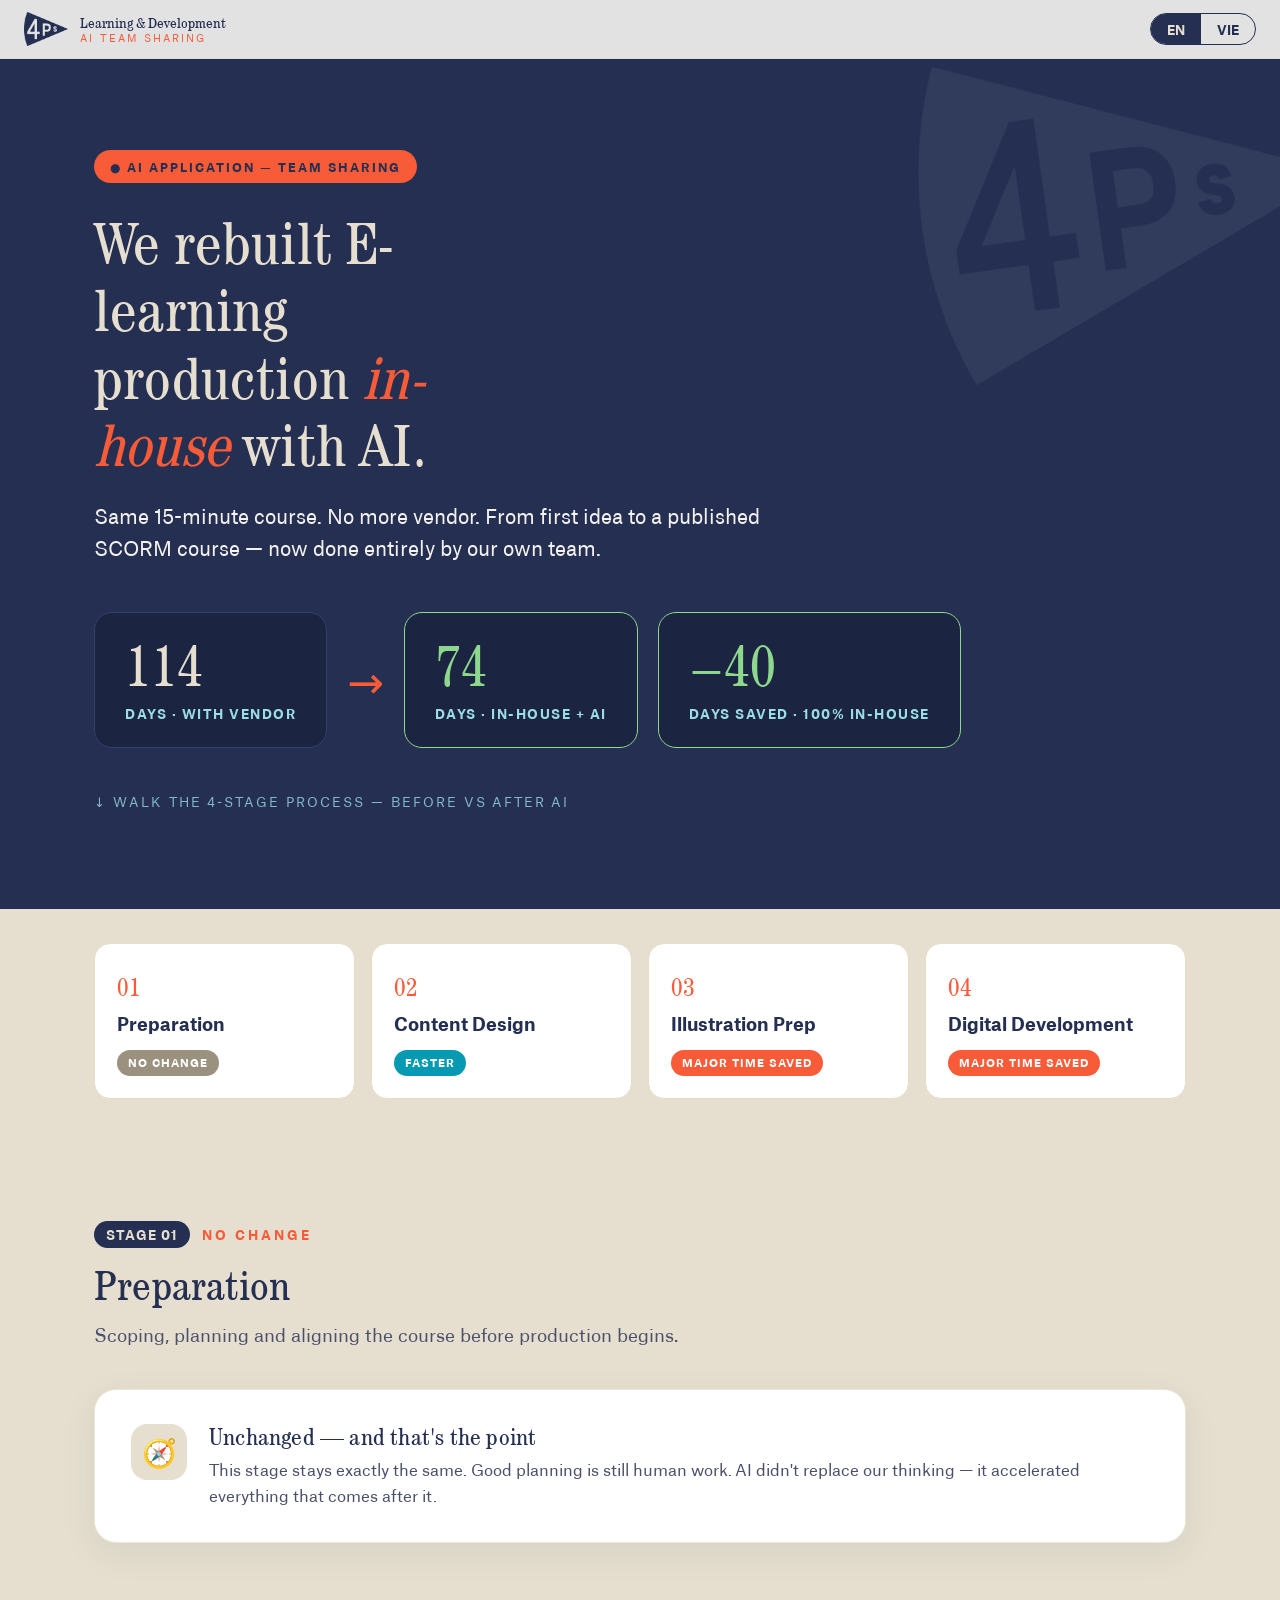
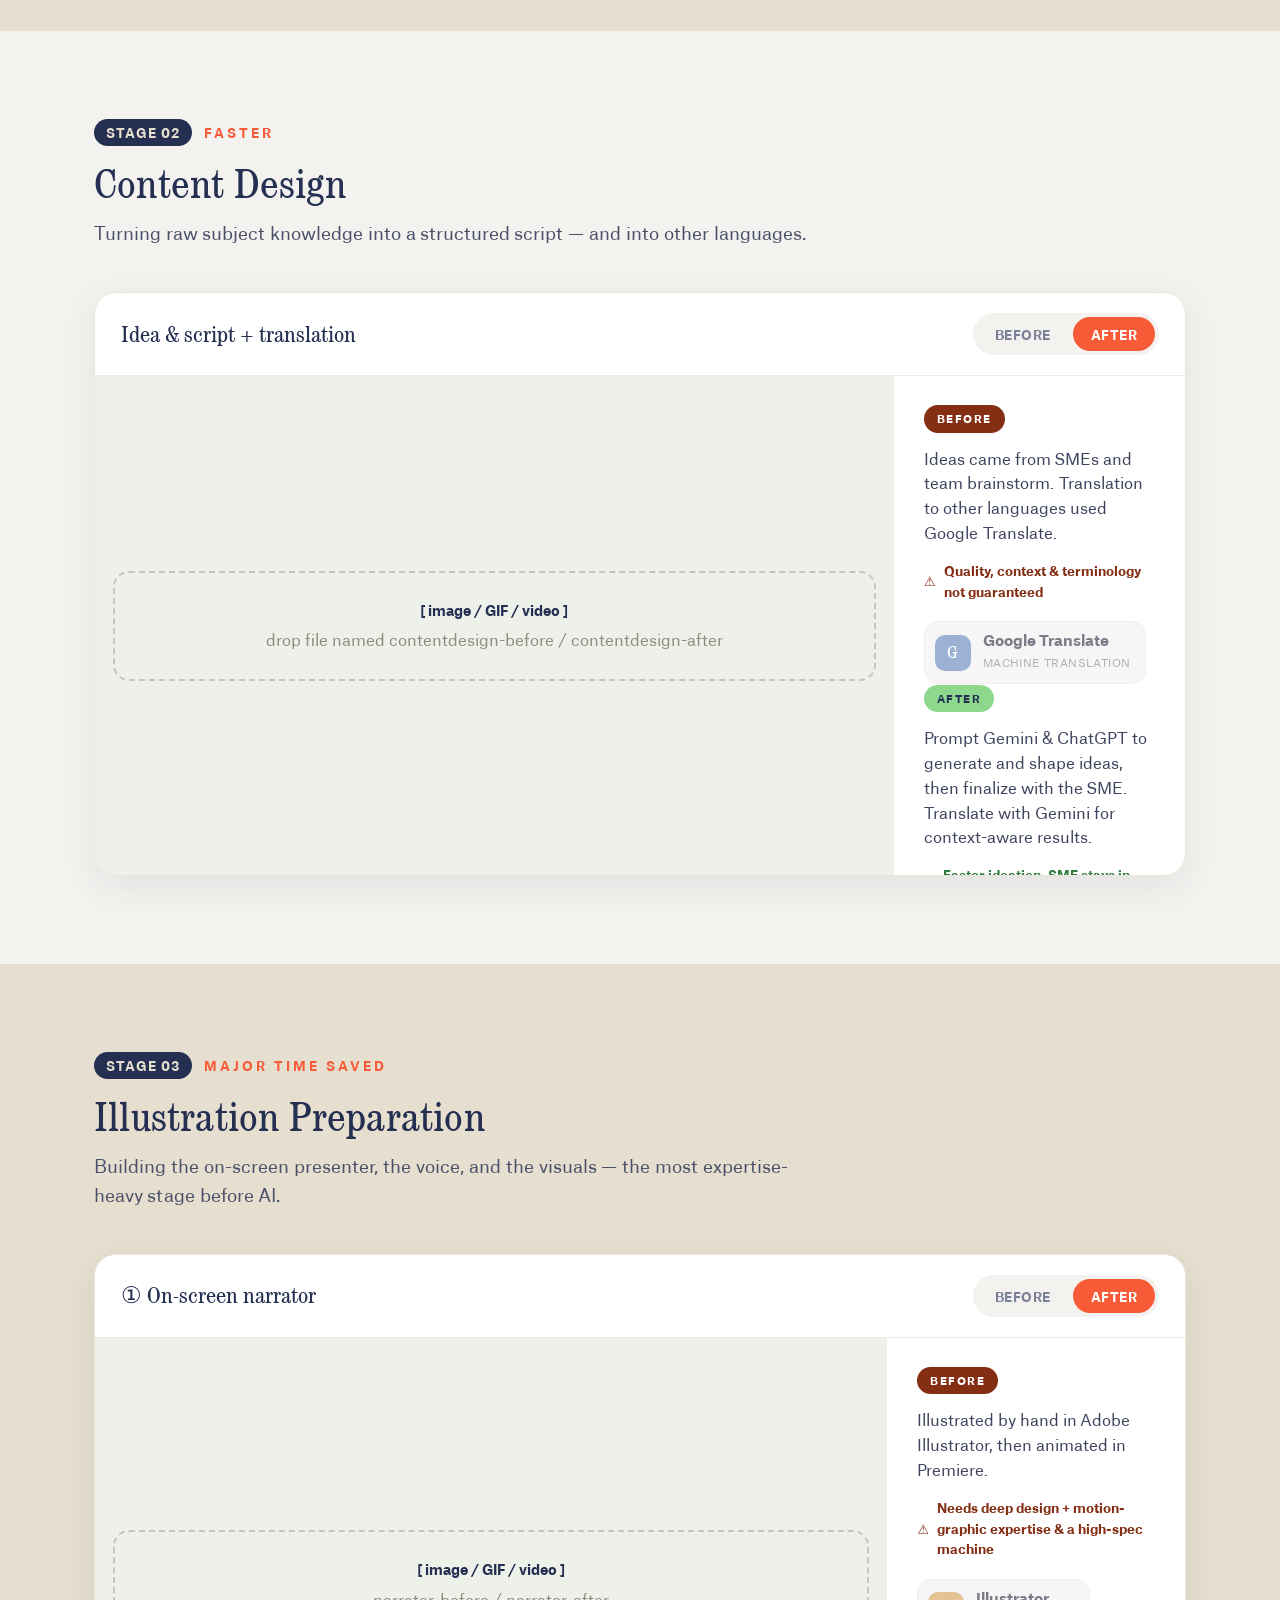
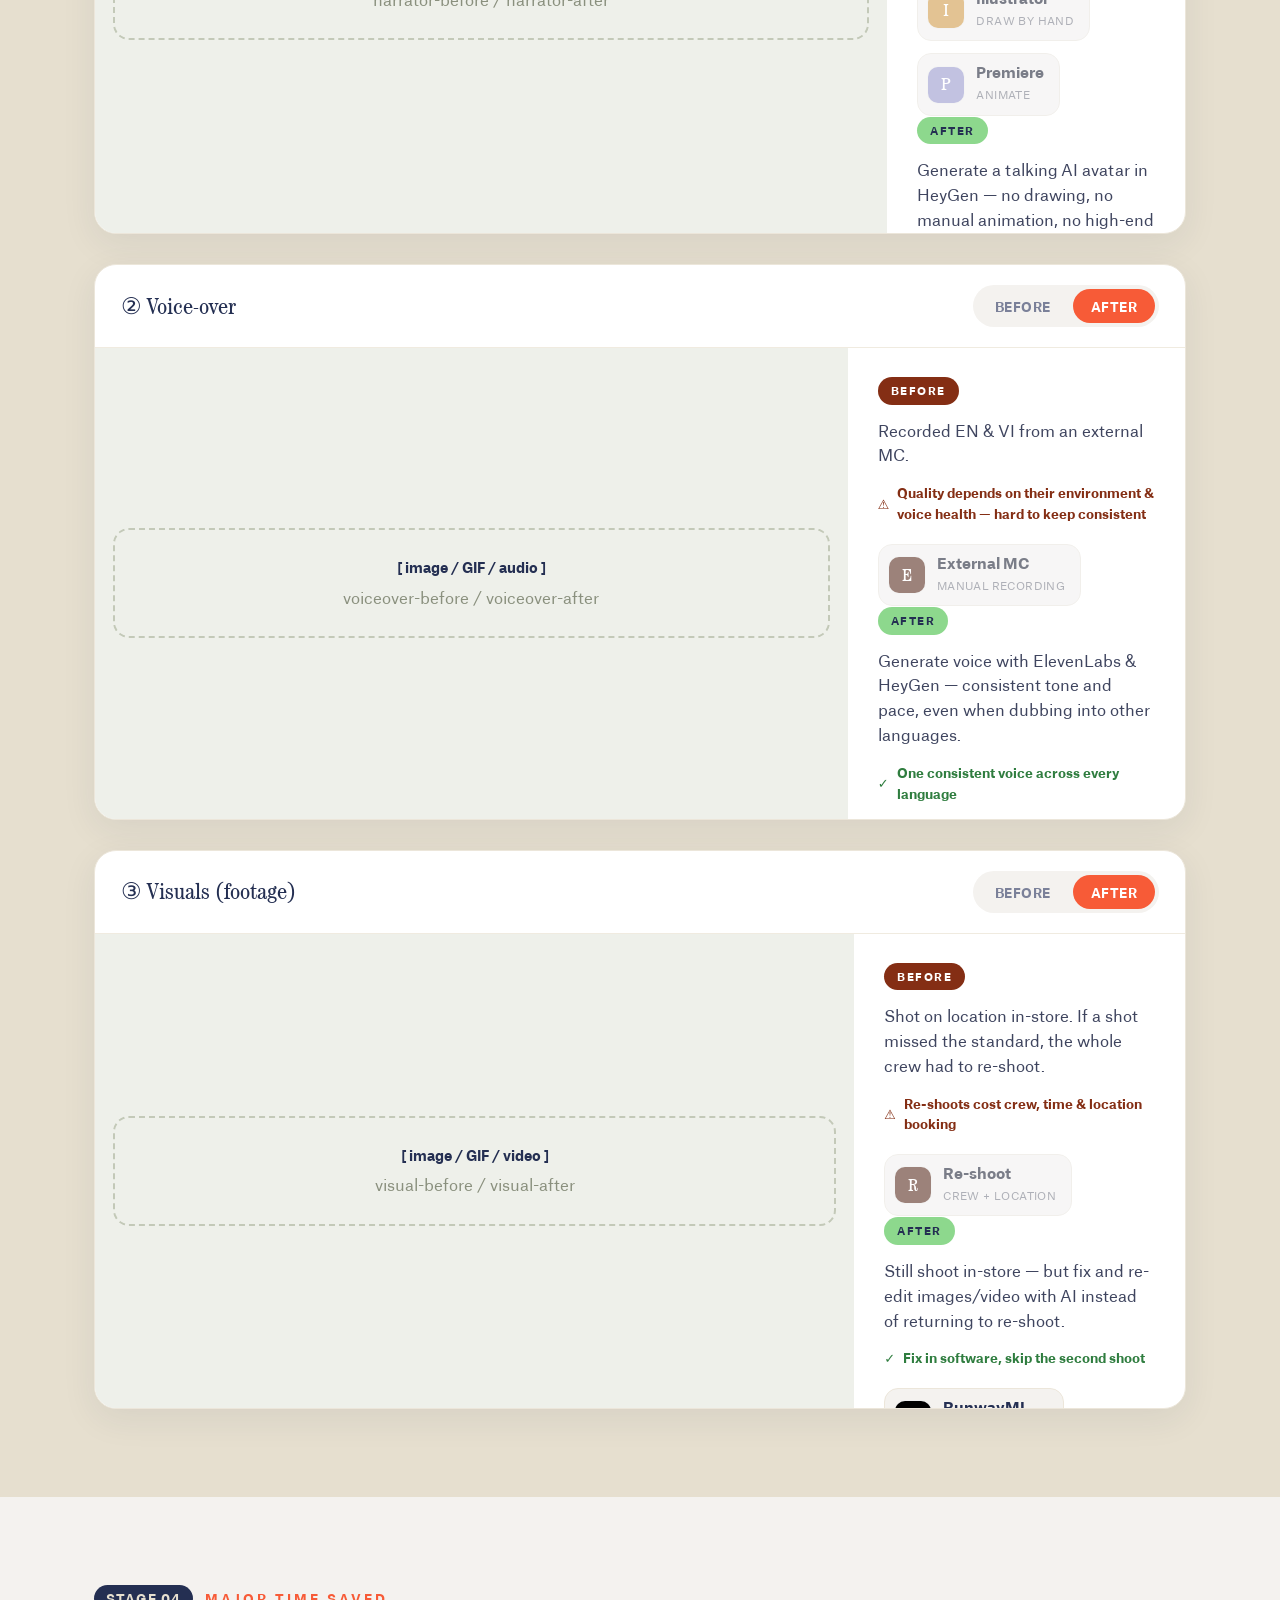
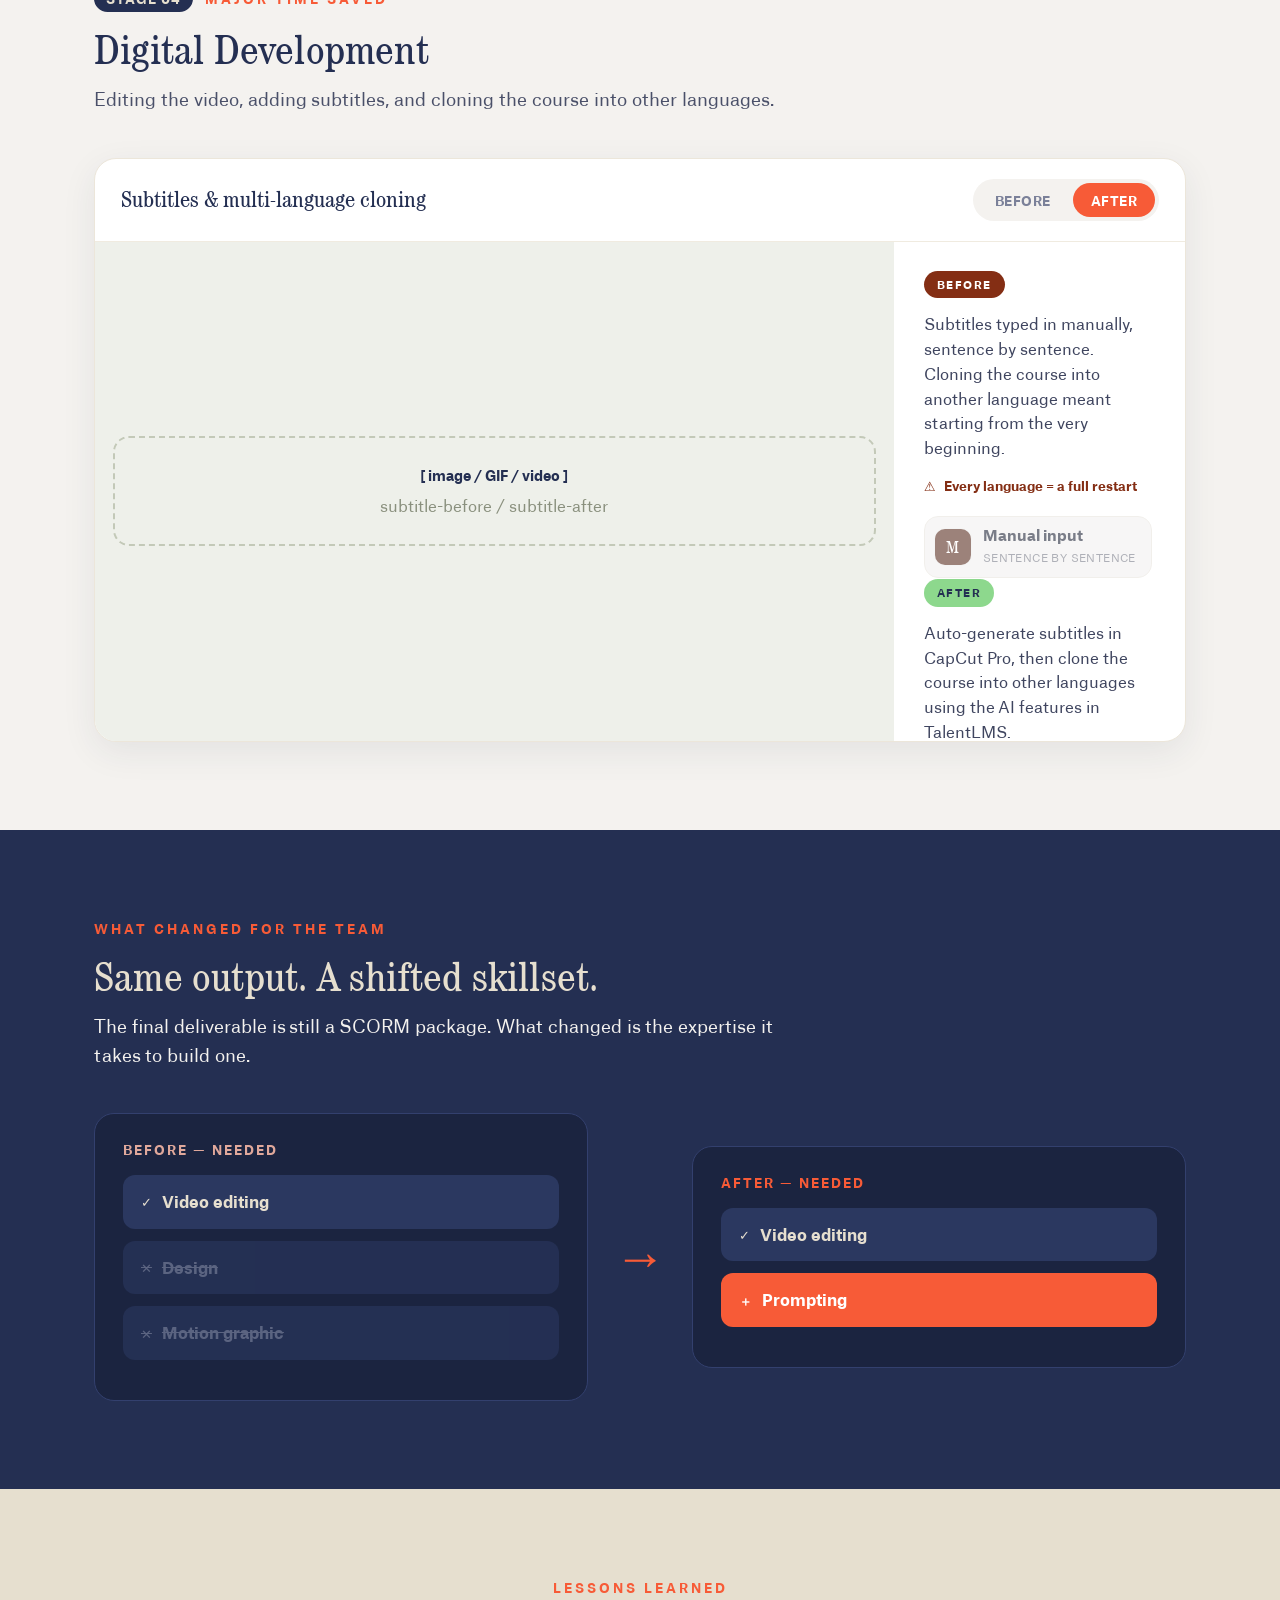
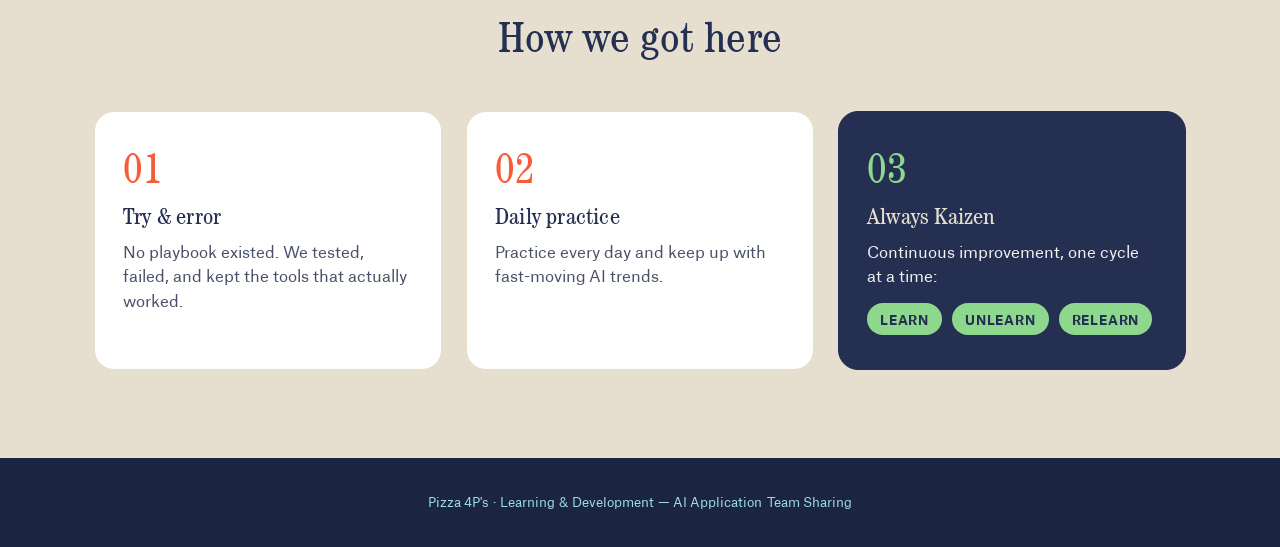
==== index.html @ 03a1486d "Build E-learning × AI team-sharing presentation Co-Authored-By: Claude Opus 4.8 <noreply@anthropic.c" ====
<!doctype html>
<html lang="en">
<head>
<meta charset="utf-8">
<meta name="viewport" content="width=device-width, initial-scale=1">
<title>E-learning Production × AI — Team Sharing</title>
<style>
  /* ---------- Brand fonts (Pizza 4P's) ---------- */
  @font-face{font-family:'Century';src:url('assets/fonts/century-light.ttf') format('truetype');font-weight:300;font-display:swap;}
  @font-face{font-family:'Century';src:url('assets/fonts/century-book.ttf') format('truetype');font-weight:400;font-display:swap;}
  @font-face{font-family:'Atlas';src:url('assets/fonts/atlas-regular.ttf') format('truetype');font-weight:400;font-display:swap;}
  @font-face{font-family:'Atlas';src:url('assets/fonts/atlas-bold.ttf') format('truetype');font-weight:700;font-display:swap;}

  :root{
    --navy:#242f52; --navy2:#1b2440;
    --cream:#e6dfcf; --paper:#f4f2ef;
    --orange:#f75b37; --green:#8dd88d; --brick:#842e14;
    --blue:#02499d; --teal:#059ab2; --ltteal:#9bdde5;
    --olive:#2a4728; --sage:#5fa395; --gold:#fff382;
    --plum:#4d2c41; --rose:#b95d77; --bronze:#bf6b21;
    --serif:'Century', Georgia, serif;
    --sans:'Atlas','Segoe UI',system-ui,Arial,sans-serif;
  }
  *{box-sizing:border-box; margin:0; padding:0;}
  html{scroll-behavior:smooth;}
  body{font-family:var(--sans); background:var(--paper); color:var(--navy); line-height:1.6; -webkit-font-smoothing:antialiased;}
  .wrap{max-width:1140px; margin:0 auto; padding:0 24px;}
  section{padding:88px 0;}
  h1,h2,h3{font-family:var(--serif); font-weight:400; letter-spacing:.2px; line-height:1.12;}
  a{color:inherit;}

  /* ---------- Top bar ---------- */
  .topbar{position:fixed; top:0; left:0; right:0; z-index:60; background:rgba(244,242,239,.92); backdrop-filter:blur(8px);
    border-bottom:1px solid #e3ddd0; display:flex; align-items:center; justify-content:space-between; padding:12px 24px;}
  .brandwrap{display:flex; align-items:center; gap:12px;}
  .brandwrap img{height:34px; width:auto; display:block;}
  .brandwrap .bt{font-family:var(--serif); font-size:15px; color:var(--navy); line-height:1.1;}
  .brandwrap .bt small{display:block; font-family:var(--sans); font-size:10px; letter-spacing:2px; text-transform:uppercase; color:var(--orange);}
  .lang{display:flex; border:1.5px solid var(--navy); border-radius:40px; overflow:hidden;}
  .lang button{background:transparent; color:var(--navy); font-family:var(--sans); font-weight:700; padding:6px 16px; cursor:pointer; border:none; font-size:13px;}
  .lang button.on{background:var(--navy); color:var(--cream);}

  /* ---------- Hero ---------- */
  .hero{background:var(--navy); color:var(--cream); padding-top:150px; padding-bottom:96px; position:relative; overflow:hidden;}
  .hero .flag{position:absolute; right:-60px; top:40px; width:420px; opacity:.06; transform:rotate(-8deg);}
  .kicker{display:inline-flex; align-items:center; gap:8px; background:var(--orange); color:var(--navy); font-family:var(--sans);
    font-weight:700; text-transform:uppercase; letter-spacing:2px; font-size:12px; padding:7px 16px; border-radius:40px; margin-bottom:26px;}
  .hero h1{font-size:60px; max-width:16ch; color:var(--cream);}
  .hero h1 em{font-style:italic; color:var(--orange);}
  .hero p.sub{margin-top:22px; font-size:20px; max-width:54ch; color:var(--paper); font-weight:400;}
  .counter{display:flex; gap:20px; flex-wrap:wrap; margin-top:48px; align-items:stretch;}
  .stat{background:var(--navy2); border-radius:18px; padding:24px 30px; min-width:180px; border:1px solid #33406e;}
  .stat .num{font-family:var(--serif); font-size:58px; line-height:1; color:var(--cream);}
  .stat.g{border-color:var(--green);}
  .stat.g .num{color:var(--green);}
  .stat .lab{font-size:12.5px; text-transform:uppercase; letter-spacing:1.5px; color:var(--ltteal); margin-top:8px; font-weight:700;}
  .arrow{font-size:44px; align-self:center; color:var(--orange);}
  .scrollhint{margin-top:44px; font-size:13px; letter-spacing:2px; text-transform:uppercase; color:var(--ltteal); opacity:.8;}

  /* ---------- Process strip ---------- */
  .procstrip{background:var(--cream);}
  .procstrip .wrap{display:flex; flex-wrap:wrap; gap:16px; padding-top:34px; padding-bottom:34px;}
  .procstrip a{flex:1 1 210px; text-decoration:none; background:#fff; border-radius:16px; padding:22px 22px; border:1px solid #e6ddc8;
    transition:transform .18s ease, box-shadow .18s ease;}
  .procstrip a:hover{transform:translateY(-4px); box-shadow:0 14px 30px rgba(36,47,82,.14);}
  .procstrip .n{font-family:var(--serif); font-size:26px; color:var(--orange);}
  .procstrip .t{font-size:18px; font-weight:700; margin-top:2px; color:var(--navy);}
  .procstrip .tag{display:inline-block; margin-top:12px; font-size:11px; font-weight:700; text-transform:uppercase; letter-spacing:1px; padding:4px 11px; border-radius:40px; color:#fff;}
  .tag.none{background:#9a927f;} .tag.some{background:var(--teal);} .tag.major{background:var(--orange);}

  /* ---------- Stage ---------- */
  .stage:nth-of-type(even){background:var(--cream);}
  .stagenum{font-family:var(--sans); font-size:13px; font-weight:700; letter-spacing:3px; color:var(--orange); text-transform:uppercase; display:flex; align-items:center; gap:12px;}
  .stagenum .pill{background:var(--navy); color:var(--cream); padding:3px 12px; border-radius:40px; letter-spacing:1px;}
  .stage h2{font-size:42px; margin-top:14px; color:var(--navy);}
  .stage .lead{font-size:18px; margin-top:12px; max-width:60ch; color:#4a5069;}
  .subtasks{margin-top:44px; display:grid; gap:30px;}

  .card{background:#fff; border-radius:22px; overflow:hidden; box-shadow:0 10px 34px rgba(36,47,82,.08); border:1px solid #ece6da;}
  .card .head{display:flex; align-items:center; justify-content:space-between; gap:16px; padding:20px 26px; border-bottom:1px solid #f0ebe0;}
  .card .job{font-family:var(--serif); font-size:23px; color:var(--navy);}
  .toggle{display:flex; background:var(--paper); border-radius:40px; padding:4px; gap:4px; flex-shrink:0;}
  .toggle button{background:transparent; color:#7b8199; font-family:var(--sans); font-weight:700; font-size:12.5px; letter-spacing:.5px; text-transform:uppercase; padding:8px 18px; cursor:pointer; border:none; border-radius:40px;}
  .toggle button.before.on{background:var(--brick); color:#fff;}
  .toggle button.after.on{background:var(--orange); color:#fff;}
  .card .body{display:grid; grid-template-columns:1.05fr 1fr;}
  .media{background:#eef0ea; aspect-ratio:16/10; display:flex; align-items:center; justify-content:center; text-align:center; padding:18px; position:relative;}
  .media.after-bg{background:#fbeee9;}
  .media .ph{border:2px dashed #c3c9b8; border-radius:16px; padding:26px 20px; width:100%; color:#8a907e;}
  .media .ph b{display:block; color:var(--navy); font-size:14px; margin-bottom:6px; font-family:var(--sans); font-weight:700;}
  .media img,.media video{width:100%; height:100%; object-fit:cover; display:block; border-radius:0;}
  .media audio{width:90%;}
  .panel{padding:28px 30px;}
  .statebadge{display:inline-block; font-size:11px; font-weight:700; letter-spacing:1.5px; text-transform:uppercase; padding:5px 13px; border-radius:40px; margin-bottom:14px;}
  .statebadge.before{background:var(--brick); color:#fff;}
  .statebadge.after{background:var(--green); color:var(--navy);}
  .panel p{font-size:15.5px; color:#3f455f;}
  .pain{margin-top:14px; font-size:13px; color:var(--brick); font-weight:700; display:flex; align-items:center; gap:8px;}
  .win{margin-top:14px; font-size:13px; color:#2f7d3f; font-weight:700; display:flex; align-items:center; gap:8px;}
  .tools{display:flex; flex-wrap:wrap; gap:12px; margin-top:20px;}
  .chip{display:flex; align-items:center; gap:11px; padding:9px 15px 9px 9px; border-radius:14px; background:var(--paper); border:1px solid #ece6da;}
  .chip.old{opacity:.62; filter:grayscale(.5);}
  .chip .logo{width:38px; height:38px; border-radius:11px; overflow:hidden; flex-shrink:0; display:flex; align-items:center; justify-content:center; background:#fff; border:1px solid #eee;}
  .chip .logo img{width:100%; height:100%; object-fit:contain;}
  .chip .logo .init{width:100%; height:100%; display:flex; align-items:center; justify-content:center; color:#fff; font-family:var(--serif); font-size:18px;}
  .chip .cn{font-weight:700; font-size:14.5px; color:var(--navy); display:block; line-height:1.15;}
  .chip .cd{font-size:11px; color:#7b8199; text-transform:uppercase; letter-spacing:.4px;}

  /* single-note stage (Preparation) */
  .notecard{background:#fff; border-radius:22px; padding:34px 36px; box-shadow:0 10px 34px rgba(36,47,82,.08); border:1px solid #ece6da; display:flex; gap:22px; align-items:flex-start; margin-top:40px;}
  .notecard .ic{width:56px; height:56px; border-radius:16px; background:var(--cream); display:flex; align-items:center; justify-content:center; font-size:28px; flex-shrink:0;}
  .notecard h3{font-size:24px; color:var(--navy); margin-bottom:6px;}
  .notecard p{color:#4a5069; font-size:16px;}

  /* ---------- Skills shift ---------- */
  .skills{background:var(--navy); color:var(--cream);}
  .skills h2{font-size:42px; color:var(--cream); margin-top:14px;}
  .skills .lead{color:var(--paper); max-width:58ch; margin-top:12px; font-size:18px;}
  .skillgrid{display:grid; grid-template-columns:1fr auto 1fr; gap:26px; align-items:center; margin-top:44px;}
  .skillcol{background:var(--navy2); border-radius:20px; padding:28px; border:1px solid #33406e;}
  .skillcol h3{font-family:var(--sans); font-size:13px; letter-spacing:2px; text-transform:uppercase; margin-bottom:18px; font-weight:700;}
  .skillcol.before h3{color:#e0a89b;} .skillcol.after h3{color:var(--orange);}
  .badge{display:flex; align-items:center; gap:10px; font-weight:700; padding:14px 18px; margin-bottom:12px; font-size:16px; border-radius:12px; font-family:var(--sans);}
  .badge.keep{background:#2b3860; color:var(--cream);}
  .badge.drop{background:#2b3860; color:#8790ad; text-decoration:line-through; opacity:.6;}
  .badge.add{background:var(--orange); color:#fff;}
  .badge .bi{font-size:13px;}
  .midarrow{font-family:var(--serif); font-size:52px; color:var(--orange); text-align:center;}

  /* ---------- Lessons ---------- */
  .lessons{background:var(--cream);}
  .lessons .stagenum{justify-content:center;}
  .lessons h2{font-size:44px; text-align:center; margin-top:14px; color:var(--navy);}
  .lesscards{display:grid; grid-template-columns:repeat(3,1fr); gap:24px; margin-top:50px;}
  .less{background:#fff; border-radius:20px; padding:34px 28px; border:1px solid #e6ddc8; position:relative; overflow:hidden;}
  .less .li{font-family:var(--serif); font-size:44px; color:var(--orange); line-height:1;}
  .less h3{font-size:23px; margin:14px 0 10px; color:var(--navy);}
  .less p{color:#4a5069; font-size:15.5px;}
  .less.k{background:var(--navy); border-color:var(--navy);}
  .less.k .li{color:var(--green);} .less.k h3{color:var(--cream);} .less.k p{color:var(--paper);}
  .kaizen{display:flex; gap:10px; flex-wrap:wrap; margin-top:14px;}
  .kaizen span{background:var(--green); color:var(--navy); font-weight:700; font-size:12.5px; padding:6px 13px; border-radius:40px; text-transform:uppercase; letter-spacing:.8px; font-family:var(--sans);}

  footer{background:var(--navy2); color:var(--ltteal); text-align:center; padding:34px 24px; font-size:13px;}

  /* reveal on scroll */
  .reveal{opacity:0; transform:translateY(26px); transition:opacity .6s ease, transform .6s ease;}
  .reveal.in{opacity:1; transform:none;}

  @media(max-width:860px){
    .hero h1{font-size:40px;} .stage h2,.skills h2,.lessons h2{font-size:32px;}
    .card .body{grid-template-columns:1fr;} .media{aspect-ratio:16/9;}
    .skillgrid{grid-template-columns:1fr;} .midarrow{transform:rotate(90deg);}
    .lesscards{grid-template-columns:1fr;}
    .card .head{flex-direction:column; align-items:flex-start;}
  }
</style>
</head>
<body>

<!-- ===== TOP BAR ===== -->
<div class="topbar">
  <div class="brandwrap">
    <img src="assets/logos/logo-navy.png" alt="Pizza 4P's">
    <div class="bt">Learning &amp; Development<small>AI Team Sharing</small></div>
  </div>
  <div class="lang">
    <button class="on" onclick="setLang('en',this)">EN</button>
    <button onclick="setLang('vi',this)">VIE</button>
  </div>
</div>

<!-- ===== HERO ===== -->
<section class="hero">
  <img class="flag" src="assets/logos/logo-cream.png" alt="">
  <div class="wrap">
    <span class="kicker" data-en="● AI Application — Team Sharing" data-vi="● Ứng dụng AI — Chia sẻ nội bộ">● AI Application — Team Sharing</span>
    <h1 data-en="We rebuilt E-learning production <em>in-house</em> with AI." data-vi="Chúng tôi tự sản xuất E-learning <em>in-house</em> bằng AI.">We rebuilt E-learning production <em>in-house</em> with AI.</h1>
    <p class="sub" data-en="Same 15-minute course. No more vendor. From first idea to a published SCORM course — now done entirely by our own team." data-vi="Cùng một khóa học 15 phút. Không còn thuê vendor. Từ ý tưởng đầu tiên đến khóa SCORM hoàn chỉnh — giờ đây do chính team mình làm.">Same 15-minute course. No more vendor. From first idea to a published SCORM course — now done entirely by our own team.</p>
    <div class="counter">
      <div class="stat"><div class="num" id="c1">114</div><div class="lab" data-en="days · with vendor" data-vi="ngày · thuê vendor">days · with vendor</div></div>
      <div class="arrow">→</div>
      <div class="stat g"><div class="num" id="c2">74</div><div class="lab" data-en="days · in-house + AI" data-vi="ngày · in-house + AI">days · in-house + AI</div></div>
      <div class="stat g"><div class="num">−40</div><div class="lab" data-en="days saved · 100% in-house" data-vi="ngày tiết kiệm · 100% in-house">days saved · 100% in-house</div></div>
    </div>
    <div class="scrollhint" data-en="↓ Walk the 4-stage process — Before vs After AI" data-vi="↓ Đi qua quy trình 4 giai đoạn — Trước &amp; Sau khi có AI">↓ Walk the 4-stage process — Before vs After AI</div>
  </div>
</section>

<!-- ===== PROCESS STRIP ===== -->
<div class="procstrip">
  <div class="wrap">
    <a href="#s1"><div class="n">01</div><div class="t" data-en="Preparation" data-vi="Chuẩn bị">Preparation</div><span class="tag none" data-en="No change" data-vi="Không đổi">No change</span></a>
    <a href="#s2"><div class="n">02</div><div class="t" data-en="Content Design" data-vi="Thiết kế nội dung">Content Design</div><span class="tag some" data-en="Faster" data-vi="Nhanh hơn">Faster</span></a>
    <a href="#s3"><div class="n">03</div><div class="t" data-en="Illustration Prep" data-vi="Chuẩn bị minh họa">Illustration Prep</div><span class="tag major" data-en="Major time saved" data-vi="Tiết kiệm nhiều">Major time saved</span></a>
    <a href="#s4"><div class="n">04</div><div class="t" data-en="Digital Development" data-vi="Phát triển số">Digital Development</div><span class="tag major" data-en="Major time saved" data-vi="Tiết kiệm nhiều">Major time saved</span></a>
  </div>
</div>

<!-- ===== STAGE 1 — PREPARATION ===== -->
<section class="stage" id="s1">
  <div class="wrap reveal">
    <div class="stagenum"><span class="pill">Stage 01</span> <span data-en="No change" data-vi="Không đổi">No change</span></div>
    <h2 data-en="Preparation" data-vi="Chuẩn bị">Preparation</h2>
    <p class="lead" data-en="Scoping, planning and aligning the course before production begins." data-vi="Xác định phạm vi, lập kế hoạch và thống nhất trước khi bắt đầu sản xuất.">Scoping, planning and aligning the course before production begins.</p>
    <div class="notecard">
      <div class="ic">🧭</div>
      <div>
        <h3 data-en="Unchanged — and that's the point" data-vi="Không thay đổi — và đó là điều cần nhấn mạnh">Unchanged — and that's the point</h3>
        <p data-en="This stage stays exactly the same. Good planning is still human work. AI didn't replace our thinking — it accelerated everything that comes after it." data-vi="Giai đoạn này giữ nguyên. Lập kế hoạch tốt vẫn là việc của con người. AI không thay thế tư duy của chúng ta — nó chỉ tăng tốc mọi bước phía sau.">This stage stays exactly the same. Good planning is still human work. AI didn't replace our thinking — it accelerated everything that comes after it.</p>
      </div>
    </div>
  </div>
</section>

<!-- ===== STAGE 2 — CONTENT DESIGN ===== -->
<section class="stage" id="s2">
  <div class="wrap reveal">
    <div class="stagenum"><span class="pill">Stage 02</span> <span data-en="Faster" data-vi="Nhanh hơn">Faster</span></div>
    <h2 data-en="Content Design" data-vi="Thiết kế nội dung">Content Design</h2>
    <p class="lead" data-en="Turning raw subject knowledge into a structured script — and into other languages." data-vi="Biến kiến thức chuyên môn thô thành kịch bản có cấu trúc — và sang các ngôn ngữ khác.">Turning raw subject knowledge into a structured script — and into other languages.</p>
    <div class="subtasks">
      <div class="card" data-card>
        <div class="head">
          <div class="job" data-en="Idea &amp; script + translation" data-vi="Ý tưởng &amp; kịch bản + dịch thuật">Idea &amp; script + translation</div>
          <div class="toggle">
            <button class="before" onclick="flip(this,'before')" data-en="Before" data-vi="Trước">Before</button>
            <button class="after on" onclick="flip(this,'after')" data-en="After" data-vi="Sau">After</button>
          </div>
        </div>
        <div class="body">
          <div class="media" data-media="assets/media/contentdesign">
            <div class="ph"><b data-en="[ image / GIF / video ]" data-vi="[ ảnh / GIF / video ]">[ image / GIF / video ]</b><span data-en="drop file named contentdesign-before / contentdesign-after" data-vi="thả file tên contentdesign-before / contentdesign-after">drop file named contentdesign-before / contentdesign-after</span></div>
          </div>
          <div class="panel">
            <div class="state-before hidden">
              <span class="statebadge before" data-en="Before" data-vi="Trước">Before</span>
              <p data-en="Ideas came from SMEs and team brainstorm. Translation to other languages used Google Translate." data-vi="Ý tưởng đến từ SME và team brainstorm. Dịch sang ngôn ngữ khác bằng Google Translate.">Ideas came from SMEs and team brainstorm. Translation to other languages used Google Translate.</p>
              <div class="pain">⚠ <span data-en="Quality, context &amp; terminology not guaranteed" data-vi="Không đảm bảo chất lượng, ngữ cảnh &amp; thuật ngữ">Quality, context &amp; terminology not guaranteed</span></div>
              <div class="tools">
                <span class="chip old" data-tool="googletranslate" data-name="Google Translate" data-desc="machine translation" data-color="#4285f4"></span>
              </div>
            </div>
            <div class="state-after">
              <span class="statebadge after" data-en="After" data-vi="Sau">After</span>
              <p data-en="Prompt Gemini &amp; ChatGPT to generate and shape ideas, then finalize with the SME. Translate with Gemini for context-aware results." data-vi="Prompt Gemini &amp; ChatGPT để tạo và định hình ý tưởng, rồi chốt cùng SME. Dịch bằng Gemini để giữ đúng ngữ cảnh.">Prompt Gemini &amp; ChatGPT to generate and shape ideas, then finalize with the SME. Translate with Gemini for context-aware results.</p>
              <div class="win">✓ <span data-en="Faster ideation, SME stays in control of accuracy" data-vi="Lên ý tưởng nhanh hơn, SME vẫn kiểm soát độ chính xác">Faster ideation, SME stays in control of accuracy</span></div>
              <div class="tools">
                <span class="chip" data-tool="gemini" data-name="Gemini" data-desc="ideas + translation" data-color="#1a73e8"></span>
                <span class="chip" data-tool="chatgpt" data-name="ChatGPT" data-desc="idea generation" data-color="#10a37f"></span>
              </div>
            </div>
          </div>
        </div>
      </div>
    </div>
  </div>
</section>

<!-- ===== STAGE 3 — ILLUSTRATION PREP ===== -->
<section class="stage" id="s3">
  <div class="wrap reveal">
    <div class="stagenum"><span class="pill">Stage 03</span> <span data-en="Major time saved" data-vi="Tiết kiệm nhiều thời gian">Major time saved</span></div>
    <h2 data-en="Illustration Preparation" data-vi="Chuẩn bị hình minh họa">Illustration Preparation</h2>
    <p class="lead" data-en="Building the on-screen presenter, the voice, and the visuals — the most expertise-heavy stage before AI." data-vi="Dựng người dẫn trên màn hình, giọng nói và hình ảnh — giai đoạn cần nhiều chuyên môn nhất trước khi có AI.">Building the on-screen presenter, the voice, and the visuals — the most expertise-heavy stage before AI.</p>
    <div class="subtasks">

      <!-- Narrator -->
      <div class="card" data-card>
        <div class="head">
          <div class="job" data-en="① On-screen narrator" data-vi="① Người dẫn trên màn hình">① On-screen narrator</div>
          <div class="toggle">
            <button class="before" onclick="flip(this,'before')" data-en="Before" data-vi="Trước">Before</button>
            <button class="after on" onclick="flip(this,'after')" data-en="After" data-vi="Sau">After</button>
          </div>
        </div>
        <div class="body">
          <div class="media" data-media="assets/media/narrator">
            <div class="ph"><b data-en="[ image / GIF / video ]" data-vi="[ ảnh / GIF / video ]">[ image / GIF / video ]</b><span>narrator-before / narrator-after</span></div>
          </div>
          <div class="panel">
            <div class="state-before hidden">
              <span class="statebadge before" data-en="Before" data-vi="Trước">Before</span>
              <p data-en="Illustrated by hand in Adobe Illustrator, then animated in Premiere." data-vi="Vẽ tay trong Adobe Illustrator rồi animate trong Premiere.">Illustrated by hand in Adobe Illustrator, then animated in Premiere.</p>
              <div class="pain">⚠ <span data-en="Needs deep design + motion-graphic expertise &amp; a high-spec machine" data-vi="Cần chuyên môn thiết kế + motion graphic cao &amp; máy cấu hình mạnh">Needs deep design + motion-graphic expertise &amp; a high-spec machine</span></div>
              <div class="tools">
                <span class="chip old" data-tool="illustrator" data-name="Illustrator" data-desc="draw by hand" data-color="#ff9a00"></span>
                <span class="chip old" data-tool="premiere" data-name="Premiere" data-desc="animate" data-color="#9999ff"></span>
              </div>
            </div>
            <div class="state-after">
              <span class="statebadge after" data-en="After" data-vi="Sau">After</span>
              <p data-en="Generate a talking AI avatar in HeyGen — no drawing, no manual animation, no high-end hardware." data-vi="Tạo AI avatar biết nói bằng HeyGen — không cần vẽ, không animate thủ công, không cần máy khủng.">Generate a talking AI avatar in HeyGen — no drawing, no manual animation, no high-end hardware.</p>
              <div class="win">✓ <span data-en="Minutes instead of days" data-vi="Chỉ vài phút thay vì nhiều ngày">Minutes instead of days</span></div>
              <div class="tools">
                <span class="chip" data-tool="heygen" data-name="HeyGen" data-desc="AI video avatar" data-color="#f75b37"></span>
              </div>
            </div>
          </div>
        </div>
      </div>

      <!-- Voice-over -->
      <div class="card" data-card>
        <div class="head">
          <div class="job" data-en="② Voice-over" data-vi="② Lồng tiếng">② Voice-over</div>
          <div class="toggle">
            <button class="before" onclick="flip(this,'before')" data-en="Before" data-vi="Trước">Before</button>
            <button class="after on" onclick="flip(this,'after')" data-en="After" data-vi="Sau">After</button>
          </div>
        </div>
        <div class="body">
          <div class="media" data-media="assets/media/voiceover">
            <div class="ph"><b data-en="[ image / GIF / audio ]" data-vi="[ ảnh / GIF / audio ]">[ image / GIF / audio ]</b><span>voiceover-before / voiceover-after</span></div>
          </div>
          <div class="panel">
            <div class="state-before hidden">
              <span class="statebadge before" data-en="Before" data-vi="Trước">Before</span>
              <p data-en="Recorded EN &amp; VI from an external MC." data-vi="Thu tiếng Anh &amp; Việt từ MC bên ngoài.">Recorded EN &amp; VI from an external MC.</p>
              <div class="pain">⚠ <span data-en="Quality depends on their environment &amp; voice health — hard to keep consistent" data-vi="Chất lượng phụ thuộc môi trường &amp; sức khỏe giọng — khó giữ ổn định">Quality depends on their environment &amp; voice health — hard to keep consistent</span></div>
              <div class="tools">
                <span class="chip old" data-tool="mc" data-name="External MC" data-desc="manual recording" data-color="#842e14"></span>
              </div>
            </div>
            <div class="state-after">
              <span class="statebadge after" data-en="After" data-vi="Sau">After</span>
              <p data-en="Generate voice with ElevenLabs &amp; HeyGen — consistent tone and pace, even when dubbing into other languages." data-vi="Tạo giọng bằng ElevenLabs &amp; HeyGen — tông và nhịp ổn định, kể cả khi lồng sang ngôn ngữ khác.">Generate voice with ElevenLabs &amp; HeyGen — consistent tone and pace, even when dubbing into other languages.</p>
              <div class="win">✓ <span data-en="One consistent voice across every language" data-vi="Một giọng nhất quán cho mọi ngôn ngữ">One consistent voice across every language</span></div>
              <div class="tools">
                <span class="chip" data-tool="elevenlabs" data-name="ElevenLabs" data-desc="AI voice + dubbing" data-color="#242f52"></span>
                <span class="chip" data-tool="heygen" data-name="HeyGen" data-desc="voice sync" data-color="#f75b37"></span>
              </div>
            </div>
          </div>
        </div>
      </div>

      <!-- Visual -->
      <div class="card" data-card>
        <div class="head">
          <div class="job" data-en="③ Visuals (footage)" data-vi="③ Hình minh họa (quay)">③ Visuals (footage)</div>
          <div class="toggle">
            <button class="before" onclick="flip(this,'before')" data-en="Before" data-vi="Trước">Before</button>
            <button class="after on" onclick="flip(this,'after')" data-en="After" data-vi="Sau">After</button>
          </div>
        </div>
        <div class="body">
          <div class="media" data-media="assets/media/visual">
            <div class="ph"><b data-en="[ image / GIF / video ]" data-vi="[ ảnh / GIF / video ]">[ image / GIF / video ]</b><span>visual-before / visual-after</span></div>
          </div>
          <div class="panel">
            <div class="state-before hidden">
              <span class="statebadge before" data-en="Before" data-vi="Trước">Before</span>
              <p data-en="Shot on location in-store. If a shot missed the standard, the whole crew had to re-shoot." data-vi="Quay tại cửa hàng. Nếu cảnh quay không đạt chuẩn, cả ê-kíp phải quay lại.">Shot on location in-store. If a shot missed the standard, the whole crew had to re-shoot.</p>
              <div class="pain">⚠ <span data-en="Re-shoots cost crew, time &amp; location booking" data-vi="Quay lại tốn ê-kíp, thời gian &amp; đặt địa điểm">Re-shoots cost crew, time &amp; location booking</span></div>
              <div class="tools">
                <span class="chip old" data-tool="camera" data-name="Re-shoot" data-desc="crew + location" data-color="#842e14"></span>
              </div>
            </div>
            <div class="state-after">
              <span class="statebadge after" data-en="After" data-vi="Sau">After</span>
              <p data-en="Still shoot in-store — but fix and re-edit images/video with AI instead of returning to re-shoot." data-vi="Vẫn quay tại cửa hàng — nhưng dùng AI để chỉnh và dựng lại ảnh/video thay vì quay lại.">Still shoot in-store — but fix and re-edit images/video with AI instead of returning to re-shoot.</p>
              <div class="win">✓ <span data-en="Fix in software, skip the second shoot" data-vi="Sửa bằng phần mềm, bỏ được buổi quay thứ hai">Fix in software, skip the second shoot</span></div>
              <div class="tools">
                <span class="chip" data-tool="runwayml" data-name="RunwayML" data-desc="AI video re-edit" data-color="#000000"></span>
                <span class="chip" data-tool="chatgpt" data-name="ChatGPT" data-desc="image fix" data-color="#10a37f"></span>
              </div>
            </div>
          </div>
        </div>
      </div>

    </div>
  </div>
</section>

<!-- ===== STAGE 4 — DIGITAL DEVELOPMENT ===== -->
<section class="stage" id="s4">
  <div class="wrap reveal">
    <div class="stagenum"><span class="pill">Stage 04</span> <span data-en="Major time saved" data-vi="Tiết kiệm nhiều thời gian">Major time saved</span></div>
    <h2 data-en="Digital Development" data-vi="Phát triển số">Digital Development</h2>
    <p class="lead" data-en="Editing the video, adding subtitles, and cloning the course into other languages." data-vi="Dựng video, thêm phụ đề và nhân bản khóa học sang các ngôn ngữ khác.">Editing the video, adding subtitles, and cloning the course into other languages.</p>
    <div class="subtasks">
      <div class="card" data-card>
        <div class="head">
          <div class="job" data-en="Subtitles &amp; multi-language cloning" data-vi="Phụ đề &amp; nhân bản đa ngôn ngữ">Subtitles &amp; multi-language cloning</div>
          <div class="toggle">
            <button class="before" onclick="flip(this,'before')" data-en="Before" data-vi="Trước">Before</button>
            <button class="after on" onclick="flip(this,'after')" data-en="After" data-vi="Sau">After</button>
          </div>
        </div>
        <div class="body">
          <div class="media" data-media="assets/media/subtitle">
            <div class="ph"><b data-en="[ image / GIF / video ]" data-vi="[ ảnh / GIF / video ]">[ image / GIF / video ]</b><span>subtitle-before / subtitle-after</span></div>
          </div>
          <div class="panel">
            <div class="state-before hidden">
              <span class="statebadge before" data-en="Before" data-vi="Trước">Before</span>
              <p data-en="Subtitles typed in manually, sentence by sentence. Cloning the course into another language meant starting from the very beginning." data-vi="Phụ đề gõ tay, từng câu một. Nhân bản khóa học sang ngôn ngữ khác đồng nghĩa làm lại từ đầu.">Subtitles typed in manually, sentence by sentence. Cloning the course into another language meant starting from the very beginning.</p>
              <div class="pain">⚠ <span data-en="Every language = a full restart" data-vi="Mỗi ngôn ngữ = làm lại toàn bộ">Every language = a full restart</span></div>
              <div class="tools">
                <span class="chip old" data-tool="manual" data-name="Manual input" data-desc="sentence by sentence" data-color="#842e14"></span>
              </div>
            </div>
            <div class="state-after">
              <span class="statebadge after" data-en="After" data-vi="Sau">After</span>
              <p data-en="Auto-generate subtitles in CapCut Pro, then clone the course into other languages using the AI features in TalentLMS." data-vi="Tự động tạo phụ đề bằng CapCut Pro, rồi nhân bản khóa học sang ngôn ngữ khác bằng tính năng AI trên TalentLMS.">Auto-generate subtitles in CapCut Pro, then clone the course into other languages using the AI features in TalentLMS.</p>
              <div class="win">✓ <span data-en="Clone, don't rebuild — new languages in a fraction of the time" data-vi="Nhân bản, không làm lại — thêm ngôn ngữ chỉ trong một phần thời gian">Clone, don't rebuild — new languages in a fraction of the time</span></div>
              <div class="tools">
                <span class="chip" data-tool="capcut" data-name="CapCut Pro" data-desc="auto subtitles" data-color="#000000"></span>
                <span class="chip" data-tool="talentlms" data-name="TalentLMS" data-desc="AI course clone" data-color="#f7941e"></span>
              </div>
            </div>
          </div>
        </div>
      </div>
    </div>
  </div>
</section>

<!-- ===== SKILLS SHIFT ===== -->
<section class="skills">
  <div class="wrap reveal">
    <div class="stagenum" style="color:var(--orange)"><span data-en="What changed for the team" data-vi="Điều gì thay đổi với team">What changed for the team</span></div>
    <h2 data-en="Same output. A shifted skillset." data-vi="Cùng sản phẩm. Bộ kỹ năng dịch chuyển.">Same output. A shifted skillset.</h2>
    <p class="lead" data-en="The final deliverable is still a SCORM package. What changed is the expertise it takes to build one." data-vi="Sản phẩm cuối vẫn là gói SCORM. Điều thay đổi là chuyên môn cần để tạo ra nó.">The final deliverable is still a SCORM package. What changed is the expertise it takes to build one.</p>
    <div class="skillgrid">
      <div class="skillcol before">
        <h3 data-en="Before — needed" data-vi="Trước — cần">Before — needed</h3>
        <span class="badge keep"><span class="bi">✓</span> <span data-en="Video editing" data-vi="Dựng video">Video editing</span></span>
        <span class="badge drop"><span class="bi">✕</span> <span data-en="Design" data-vi="Thiết kế">Design</span></span>
        <span class="badge drop"><span class="bi">✕</span> <span data-en="Motion graphic" data-vi="Motion graphic">Motion graphic</span></span>
      </div>
      <div class="midarrow">→</div>
      <div class="skillcol after">
        <h3 data-en="After — needed" data-vi="Sau — cần">After — needed</h3>
        <span class="badge keep"><span class="bi">✓</span> <span data-en="Video editing" data-vi="Dựng video">Video editing</span></span>
        <span class="badge add"><span class="bi">＋</span> <span data-en="Prompting" data-vi="Prompting">Prompting</span></span>
      </div>
    </div>
  </div>
</section>

<!-- ===== LESSONS ===== -->
<section class="lessons">
  <div class="wrap reveal">
    <div class="stagenum"><span data-en="Lessons learned" data-vi="Bài học rút ra">Lessons learned</span></div>
    <h2 data-en="How we got here" data-vi="Chúng tôi đã đi tới đây như thế nào">How we got here</h2>
    <div class="lesscards">
      <div class="less"><div class="li">01</div><h3 data-en="Try &amp; error" data-vi="Thử &amp; sai">Try &amp; error</h3><p data-en="No playbook existed. We tested, failed, and kept the tools that actually worked." data-vi="Không có sẵn công thức. Chúng tôi thử, sai, và giữ lại những công cụ thực sự hiệu quả.">No playbook existed. We tested, failed, and kept the tools that actually worked.</p></div>
      <div class="less"><div class="li">02</div><h3 data-en="Daily practice" data-vi="Luyện tập mỗi ngày">Daily practice</h3><p data-en="Practice every day and keep up with fast-moving AI trends." data-vi="Thực hành mỗi ngày và cập nhật các xu hướng AI thay đổi liên tục.">Practice every day and keep up with fast-moving AI trends.</p></div>
      <div class="less k"><div class="li">03</div><h3 data-en="Always Kaizen" data-vi="Luôn Kaizen">Always Kaizen</h3><p data-en="Continuous improvement, one cycle at a time:" data-vi="Cải tiến liên tục, từng vòng một:">Continuous improvement, one cycle at a time:</p><div class="kaizen"><span data-en="Learn" data-vi="Học">Learn</span><span data-en="Unlearn" data-vi="Bỏ cái cũ">Unlearn</span><span data-en="Relearn" data-vi="Học lại">Relearn</span></div></div>
    </div>
  </div>
</section>

<footer>
  <span data-en="Pizza 4P's · Learning &amp; Development — AI Application Team Sharing" data-vi="Pizza 4P's · Learning &amp; Development — Chia sẻ ứng dụng AI">Pizza 4P's · Learning &amp; Development — AI Application Team Sharing</span>
</footer>

<script>
  /* ---------- count-up ---------- */
  function countUp(id,to){var el=document.getElementById(id),s=Date.now();(function t(){var p=Math.min((Date.now()-s)/1200,1);el.textContent=Math.round(to*p*(2-p));if(p<1)requestAnimationFrame(t);else el.textContent=to;})();}

  /* ---------- before/after flip ---------- */
  function flip(btn,state){
    var card=btn.closest('[data-card]');
    card.querySelectorAll('.toggle button').forEach(function(b){b.classList.remove('on');});
    btn.classList.add('on');
    card.querySelectorAll('.state-before').forEach(function(e){e.classList.toggle('hidden',state!=='before');});
    card.querySelectorAll('.state-after').forEach(function(e){e.classList.toggle('hidden',state!=='after');});
    loadMedia(card.querySelector('.media'),state);
    card.querySelector('.media').classList.toggle('after-bg',state==='after');
  }

  /* ---------- language ---------- */
  function setLang(l,btn){
    document.querySelectorAll('.lang button').forEach(function(b){b.classList.remove('on');});
    btn.classList.add('on');
    document.querySelectorAll('[data-en]').forEach(function(e){
      var v=l==='vi'?e.getAttribute('data-vi'):e.getAttribute('data-en');
      if(v!==null)e.innerHTML=v;
    });
    document.documentElement.lang=l;
  }

  /* ---------- tool logo chips (official PNG if present, else colored initial) ---------- */
  function buildChip(el){
    var name=el.getAttribute('data-name'), desc=el.getAttribute('data-desc'),
        color=el.getAttribute('data-color')||'#242f52', slug=el.getAttribute('data-tool');
    var init=name.replace(/[^A-Za-z0-9]/g,'').charAt(0).toUpperCase();
    el.innerHTML='<span class="logo">'+
      '<img src="assets/logos/'+slug+'.png" alt="'+name+'" '+
      'onerror="this.style.display=\'none\';this.nextElementSibling.style.display=\'flex\'">'+
      '<span class="init" style="display:none;background:'+color+'">'+init+'</span></span>'+
      '<span><span class="cn">'+name+'</span><span class="cd">'+desc+'</span></span>';
  }

  /* ---------- media auto-loader (img / gif / video / audio) ---------- */
  var MEDIA_EXT=['mp4','webm','gif','png','jpg','jpeg','mp3','wav'];
  var mediaCache={};
  function renderMedia(box,url,ext){
    var el;
    if(['mp4','webm'].indexOf(ext)>=0){el=document.createElement('video');el.src=url;el.autoplay=true;el.loop=true;el.muted=true;el.playsInline=true;el.controls=true;}
    else if(['mp3','wav'].indexOf(ext)>=0){el=document.createElement('audio');el.src=url;el.controls=true;}
    else{el=document.createElement('img');el.src=url;el.alt='';}
    box.innerHTML='';box.appendChild(el);
  }
  function loadMedia(box,state){
    if(!box||!box.dataset.media)return;
    var base=box.dataset.media+'-'+state, key=base;
    if(mediaCache[key]){renderMedia(box,mediaCache[key].url,mediaCache[key].ext);return;}
    var i=0;
    (function tryNext(){
      if(i>=MEDIA_EXT.length)return; // keep placeholder
      var ext=MEDIA_EXT[i++], url=base+'.'+ext;
      fetch(url,{method:'HEAD'}).then(function(r){
        if(r.ok){mediaCache[key]={url:url,ext:ext};renderMedia(box,url,ext);}
        else tryNext();
      }).catch(tryNext);
    })();
  }

  /* ---------- init ---------- */
  window.addEventListener('load',function(){
    countUp('c1',114);countUp('c2',74);
    document.querySelectorAll('.chip[data-tool]').forEach(buildChip);
    // default state = after; load after-media for each card
    document.querySelectorAll('.media[data-media]').forEach(function(m){loadMedia(m,'after');});
    // reveal on scroll
    var io=new IntersectionObserver(function(es){es.forEach(function(e){if(e.isIntersecting)e.target.classList.add('in');});},{threshold:.12});
    document.querySelectorAll('.reveal').forEach(function(e){io.observe(e);});
  });
</script>
</body>
</html>
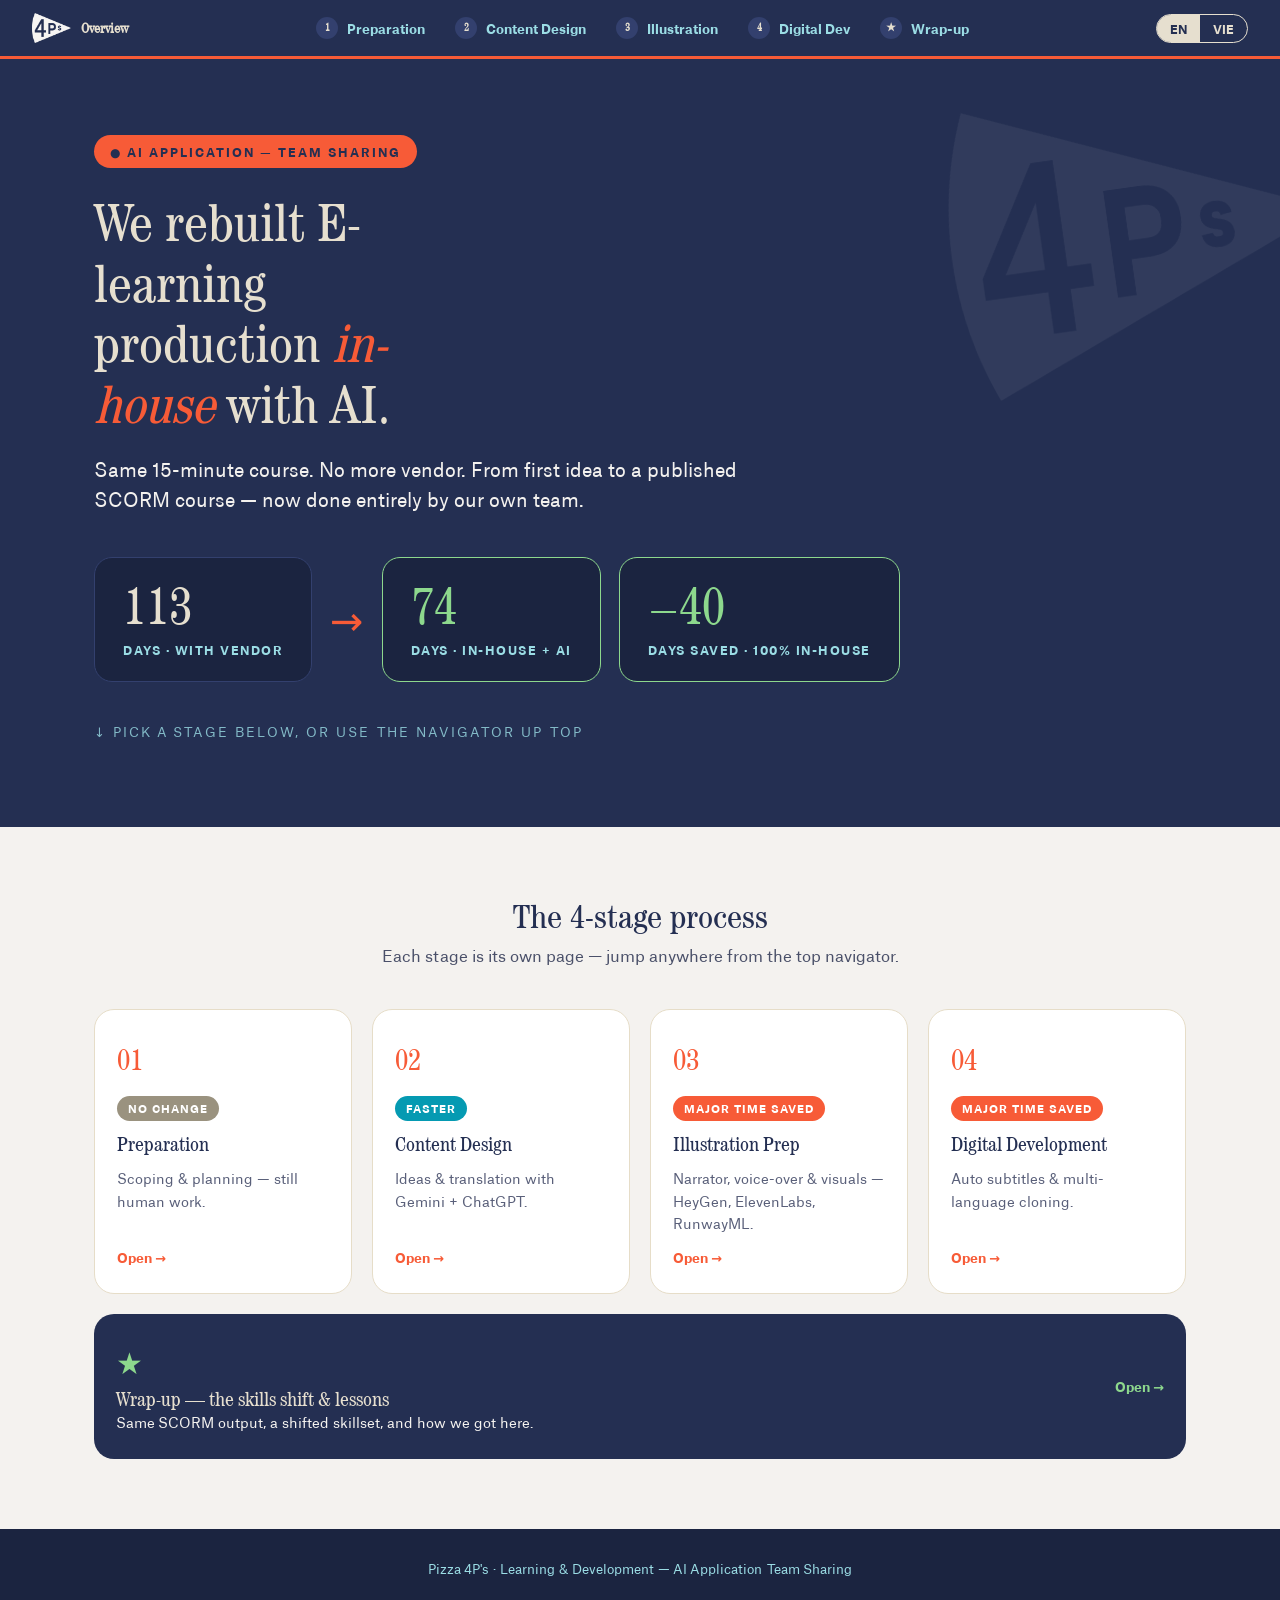
==== commit 40a9192b: "Restructure into multi-page site with persistent step navigator - Hub (index) + one page per stage +" ====
--- a/index.html
+++ b/index.html
@@ -3,174 +3,25 @@
 <head>
 <meta charset="utf-8">
 <meta name="viewport" content="width=device-width, initial-scale=1">
-<title>E-learning Production × AI — Team Sharing</title>
-<style>
-  /* ---------- Brand fonts (Pizza 4P's) ---------- */
-  @font-face{font-family:'Century';src:url('assets/fonts/century-light.ttf') format('truetype');font-weight:300;font-display:swap;}
-  @font-face{font-family:'Century';src:url('assets/fonts/century-book.ttf') format('truetype');font-weight:400;font-display:swap;}
-  @font-face{font-family:'Atlas';src:url('assets/fonts/atlas-regular.ttf') format('truetype');font-weight:400;font-display:swap;}
-  @font-face{font-family:'Atlas';src:url('assets/fonts/atlas-bold.ttf') format('truetype');font-weight:700;font-display:swap;}
-
-  :root{
-    --navy:#242f52; --navy2:#1b2440;
-    --cream:#e6dfcf; --paper:#f4f2ef;
-    --orange:#f75b37; --green:#8dd88d; --brick:#842e14;
-    --blue:#02499d; --teal:#059ab2; --ltteal:#9bdde5;
-    --olive:#2a4728; --sage:#5fa395; --gold:#fff382;
-    --plum:#4d2c41; --rose:#b95d77; --bronze:#bf6b21;
-    --serif:'Century', Georgia, serif;
-    --sans:'Atlas','Segoe UI',system-ui,Arial,sans-serif;
-  }
-  *{box-sizing:border-box; margin:0; padding:0;}
-  html{scroll-behavior:smooth;}
-  body{font-family:var(--sans); background:var(--paper); color:var(--navy); line-height:1.6; -webkit-font-smoothing:antialiased;}
-  .wrap{max-width:1140px; margin:0 auto; padding:0 24px;}
-  section{padding:88px 0;}
-  h1,h2,h3{font-family:var(--serif); font-weight:400; letter-spacing:.2px; line-height:1.12;}
-  a{color:inherit;}
-
-  /* ---------- Top bar ---------- */
-  .topbar{position:fixed; top:0; left:0; right:0; z-index:60; background:rgba(244,242,239,.92); backdrop-filter:blur(8px);
-    border-bottom:1px solid #e3ddd0; display:flex; align-items:center; justify-content:space-between; padding:12px 24px;}
-  .brandwrap{display:flex; align-items:center; gap:12px;}
-  .brandwrap img{height:34px; width:auto; display:block;}
-  .brandwrap .bt{font-family:var(--serif); font-size:15px; color:var(--navy); line-height:1.1;}
-  .brandwrap .bt small{display:block; font-family:var(--sans); font-size:10px; letter-spacing:2px; text-transform:uppercase; color:var(--orange);}
-  .lang{display:flex; border:1.5px solid var(--navy); border-radius:40px; overflow:hidden;}
-  .lang button{background:transparent; color:var(--navy); font-family:var(--sans); font-weight:700; padding:6px 16px; cursor:pointer; border:none; font-size:13px;}
-  .lang button.on{background:var(--navy); color:var(--cream);}
-
-  /* ---------- Hero ---------- */
-  .hero{background:var(--navy); color:var(--cream); padding-top:150px; padding-bottom:96px; position:relative; overflow:hidden;}
-  .hero .flag{position:absolute; right:-60px; top:40px; width:420px; opacity:.06; transform:rotate(-8deg);}
-  .kicker{display:inline-flex; align-items:center; gap:8px; background:var(--orange); color:var(--navy); font-family:var(--sans);
-    font-weight:700; text-transform:uppercase; letter-spacing:2px; font-size:12px; padding:7px 16px; border-radius:40px; margin-bottom:26px;}
-  .hero h1{font-size:60px; max-width:16ch; color:var(--cream);}
-  .hero h1 em{font-style:italic; color:var(--orange);}
-  .hero p.sub{margin-top:22px; font-size:20px; max-width:54ch; color:var(--paper); font-weight:400;}
-  .counter{display:flex; gap:20px; flex-wrap:wrap; margin-top:48px; align-items:stretch;}
-  .stat{background:var(--navy2); border-radius:18px; padding:24px 30px; min-width:180px; border:1px solid #33406e;}
-  .stat .num{font-family:var(--serif); font-size:58px; line-height:1; color:var(--cream);}
-  .stat.g{border-color:var(--green);}
-  .stat.g .num{color:var(--green);}
-  .stat .lab{font-size:12.5px; text-transform:uppercase; letter-spacing:1.5px; color:var(--ltteal); margin-top:8px; font-weight:700;}
-  .arrow{font-size:44px; align-self:center; color:var(--orange);}
-  .scrollhint{margin-top:44px; font-size:13px; letter-spacing:2px; text-transform:uppercase; color:var(--ltteal); opacity:.8;}
-
-  /* ---------- Process strip ---------- */
-  .procstrip{background:var(--cream);}
-  .procstrip .wrap{display:flex; flex-wrap:wrap; gap:16px; padding-top:34px; padding-bottom:34px;}
-  .procstrip a{flex:1 1 210px; text-decoration:none; background:#fff; border-radius:16px; padding:22px 22px; border:1px solid #e6ddc8;
-    transition:transform .18s ease, box-shadow .18s ease;}
-  .procstrip a:hover{transform:translateY(-4px); box-shadow:0 14px 30px rgba(36,47,82,.14);}
-  .procstrip .n{font-family:var(--serif); font-size:26px; color:var(--orange);}
-  .procstrip .t{font-size:18px; font-weight:700; margin-top:2px; color:var(--navy);}
-  .procstrip .tag{display:inline-block; margin-top:12px; font-size:11px; font-weight:700; text-transform:uppercase; letter-spacing:1px; padding:4px 11px; border-radius:40px; color:#fff;}
-  .tag.none{background:#9a927f;} .tag.some{background:var(--teal);} .tag.major{background:var(--orange);}
-
-  /* ---------- Stage ---------- */
-  .stage:nth-of-type(even){background:var(--cream);}
-  .stagenum{font-family:var(--sans); font-size:13px; font-weight:700; letter-spacing:3px; color:var(--orange); text-transform:uppercase; display:flex; align-items:center; gap:12px;}
-  .stagenum .pill{background:var(--navy); color:var(--cream); padding:3px 12px; border-radius:40px; letter-spacing:1px;}
-  .stage h2{font-size:42px; margin-top:14px; color:var(--navy);}
-  .stage .lead{font-size:18px; margin-top:12px; max-width:60ch; color:#4a5069;}
-  .subtasks{margin-top:44px; display:grid; gap:30px;}
-
-  .card{background:#fff; border-radius:22px; overflow:hidden; box-shadow:0 10px 34px rgba(36,47,82,.08); border:1px solid #ece6da;}
-  .card .head{display:flex; align-items:center; justify-content:space-between; gap:16px; padding:20px 26px; border-bottom:1px solid #f0ebe0;}
-  .card .job{font-family:var(--serif); font-size:23px; color:var(--navy);}
-  .toggle{display:flex; background:var(--paper); border-radius:40px; padding:4px; gap:4px; flex-shrink:0;}
-  .toggle button{background:transparent; color:#7b8199; font-family:var(--sans); font-weight:700; font-size:12.5px; letter-spacing:.5px; text-transform:uppercase; padding:8px 18px; cursor:pointer; border:none; border-radius:40px;}
-  .toggle button.before.on{background:var(--brick); color:#fff;}
-  .toggle button.after.on{background:var(--orange); color:#fff;}
-  .card .body{display:grid; grid-template-columns:1.05fr 1fr;}
-  .media{background:#eef0ea; aspect-ratio:16/10; display:flex; align-items:center; justify-content:center; text-align:center; padding:18px; position:relative;}
-  .media.after-bg{background:#fbeee9;}
-  .media .ph{border:2px dashed #c3c9b8; border-radius:16px; padding:26px 20px; width:100%; color:#8a907e;}
-  .media .ph b{display:block; color:var(--navy); font-size:14px; margin-bottom:6px; font-family:var(--sans); font-weight:700;}
-  .media img,.media video{width:100%; height:100%; object-fit:cover; display:block; border-radius:0;}
-  .media audio{width:90%;}
-  .panel{padding:28px 30px;}
-  .statebadge{display:inline-block; font-size:11px; font-weight:700; letter-spacing:1.5px; text-transform:uppercase; padding:5px 13px; border-radius:40px; margin-bottom:14px;}
-  .statebadge.before{background:var(--brick); color:#fff;}
-  .statebadge.after{background:var(--green); color:var(--navy);}
-  .panel p{font-size:15.5px; color:#3f455f;}
-  .pain{margin-top:14px; font-size:13px; color:var(--brick); font-weight:700; display:flex; align-items:center; gap:8px;}
-  .win{margin-top:14px; font-size:13px; color:#2f7d3f; font-weight:700; display:flex; align-items:center; gap:8px;}
-  .tools{display:flex; flex-wrap:wrap; gap:12px; margin-top:20px;}
-  .chip{display:flex; align-items:center; gap:11px; padding:9px 15px 9px 9px; border-radius:14px; background:var(--paper); border:1px solid #ece6da;}
-  .chip.old{opacity:.62; filter:grayscale(.5);}
-  .chip .logo{width:38px; height:38px; border-radius:11px; overflow:hidden; flex-shrink:0; display:flex; align-items:center; justify-content:center; background:#fff; border:1px solid #eee;}
-  .chip .logo img{width:100%; height:100%; object-fit:contain;}
-  .chip .logo .init{width:100%; height:100%; display:flex; align-items:center; justify-content:center; color:#fff; font-family:var(--serif); font-size:18px;}
-  .chip .cn{font-weight:700; font-size:14.5px; color:var(--navy); display:block; line-height:1.15;}
-  .chip .cd{font-size:11px; color:#7b8199; text-transform:uppercase; letter-spacing:.4px;}
-
-  /* single-note stage (Preparation) */
-  .notecard{background:#fff; border-radius:22px; padding:34px 36px; box-shadow:0 10px 34px rgba(36,47,82,.08); border:1px solid #ece6da; display:flex; gap:22px; align-items:flex-start; margin-top:40px;}
-  .notecard .ic{width:56px; height:56px; border-radius:16px; background:var(--cream); display:flex; align-items:center; justify-content:center; font-size:28px; flex-shrink:0;}
-  .notecard h3{font-size:24px; color:var(--navy); margin-bottom:6px;}
-  .notecard p{color:#4a5069; font-size:16px;}
-
-  /* ---------- Skills shift ---------- */
-  .skills{background:var(--navy); color:var(--cream);}
-  .skills h2{font-size:42px; color:var(--cream); margin-top:14px;}
-  .skills .lead{color:var(--paper); max-width:58ch; margin-top:12px; font-size:18px;}
-  .skillgrid{display:grid; grid-template-columns:1fr auto 1fr; gap:26px; align-items:center; margin-top:44px;}
-  .skillcol{background:var(--navy2); border-radius:20px; padding:28px; border:1px solid #33406e;}
-  .skillcol h3{font-family:var(--sans); font-size:13px; letter-spacing:2px; text-transform:uppercase; margin-bottom:18px; font-weight:700;}
-  .skillcol.before h3{color:#e0a89b;} .skillcol.after h3{color:var(--orange);}
-  .badge{display:flex; align-items:center; gap:10px; font-weight:700; padding:14px 18px; margin-bottom:12px; font-size:16px; border-radius:12px; font-family:var(--sans);}
-  .badge.keep{background:#2b3860; color:var(--cream);}
-  .badge.drop{background:#2b3860; color:#8790ad; text-decoration:line-through; opacity:.6;}
-  .badge.add{background:var(--orange); color:#fff;}
-  .badge .bi{font-size:13px;}
-  .midarrow{font-family:var(--serif); font-size:52px; color:var(--orange); text-align:center;}
-
-  /* ---------- Lessons ---------- */
-  .lessons{background:var(--cream);}
-  .lessons .stagenum{justify-content:center;}
-  .lessons h2{font-size:44px; text-align:center; margin-top:14px; color:var(--navy);}
-  .lesscards{display:grid; grid-template-columns:repeat(3,1fr); gap:24px; margin-top:50px;}
-  .less{background:#fff; border-radius:20px; padding:34px 28px; border:1px solid #e6ddc8; position:relative; overflow:hidden;}
-  .less .li{font-family:var(--serif); font-size:44px; color:var(--orange); line-height:1;}
-  .less h3{font-size:23px; margin:14px 0 10px; color:var(--navy);}
-  .less p{color:#4a5069; font-size:15.5px;}
-  .less.k{background:var(--navy); border-color:var(--navy);}
-  .less.k .li{color:var(--green);} .less.k h3{color:var(--cream);} .less.k p{color:var(--paper);}
-  .kaizen{display:flex; gap:10px; flex-wrap:wrap; margin-top:14px;}
-  .kaizen span{background:var(--green); color:var(--navy); font-weight:700; font-size:12.5px; padding:6px 13px; border-radius:40px; text-transform:uppercase; letter-spacing:.8px; font-family:var(--sans);}
-
-  footer{background:var(--navy2); color:var(--ltteal); text-align:center; padding:34px 24px; font-size:13px;}
-
-  /* reveal on scroll */
-  .reveal{opacity:0; transform:translateY(26px); transition:opacity .6s ease, transform .6s ease;}
-  .reveal.in{opacity:1; transform:none;}
-
-  @media(max-width:860px){
-    .hero h1{font-size:40px;} .stage h2,.skills h2,.lessons h2{font-size:32px;}
-    .card .body{grid-template-columns:1fr;} .media{aspect-ratio:16/9;}
-    .skillgrid{grid-template-columns:1fr;} .midarrow{transform:rotate(90deg);}
-    .lesscards{grid-template-columns:1fr;}
-    .card .head{flex-direction:column; align-items:flex-start;}
-  }
-</style>
+<title>E-learning Production × AI — Overview</title>
+<link rel="stylesheet" href="styles.css">
 </head>
 <body>
 
-<!-- ===== TOP BAR ===== -->
-<div class="topbar">
-  <div class="brandwrap">
-    <img src="assets/logos/logo-navy.png" alt="Pizza 4P's">
-    <div class="bt">Learning &amp; Development<small>AI Team Sharing</small></div>
+<nav class="nav">
+  <div class="inner">
+    <a class="home" href="index.html"><img src="assets/logos/logo-cream.png" alt="Pizza 4P's"><b>Overview</b></a>
+    <div class="rail">
+      <a href="preparation.html"><span class="rn">1</span><span class="t" data-en="Preparation" data-vi="Chuẩn bị">Preparation</span></a>
+      <a href="content-design.html"><span class="rn">2</span><span class="t" data-en="Content Design" data-vi="Thiết kế nội dung">Content Design</span></a>
+      <a href="illustration.html"><span class="rn">3</span><span class="t" data-en="Illustration" data-vi="Minh họa">Illustration</span></a>
+      <a href="digital-development.html"><span class="rn">4</span><span class="t" data-en="Digital Dev" data-vi="Phát triển số">Digital Dev</span></a>
+      <a href="wrap-up.html"><span class="rn">★</span><span class="t" data-en="Wrap-up" data-vi="Tổng kết">Wrap-up</span></a>
+    </div>
+    <div class="lang"><button class="on" onclick="setLang('en',this)">EN</button><button onclick="setLang('vi',this)">VIE</button></div>
   </div>
-  <div class="lang">
-    <button class="on" onclick="setLang('en',this)">EN</button>
-    <button onclick="setLang('vi',this)">VIE</button>
-  </div>
-</div>
+</nav>
 
-<!-- ===== HERO ===== -->
 <section class="hero">
   <img class="flag" src="assets/logos/logo-cream.png" alt="">
   <div class="wrap">
@@ -183,354 +34,52 @@
       <div class="stat g"><div class="num" id="c2">74</div><div class="lab" data-en="days · in-house + AI" data-vi="ngày · in-house + AI">days · in-house + AI</div></div>
       <div class="stat g"><div class="num">−40</div><div class="lab" data-en="days saved · 100% in-house" data-vi="ngày tiết kiệm · 100% in-house">days saved · 100% in-house</div></div>
     </div>
-    <div class="scrollhint" data-en="↓ Walk the 4-stage process — Before vs After AI" data-vi="↓ Đi qua quy trình 4 giai đoạn — Trước &amp; Sau khi có AI">↓ Walk the 4-stage process — Before vs After AI</div>
+    <div class="scrollhint" data-en="↓ Pick a stage below, or use the navigator up top" data-vi="↓ Chọn một giai đoạn bên dưới, hoặc dùng thanh điều hướng phía trên">↓ Pick a stage below, or use the navigator up top</div>
   </div>
 </section>
 
-<!-- ===== PROCESS STRIP ===== -->
-<div class="procstrip">
+<section class="stepsSec">
   <div class="wrap">
-    <a href="#s1"><div class="n">01</div><div class="t" data-en="Preparation" data-vi="Chuẩn bị">Preparation</div><span class="tag none" data-en="No change" data-vi="Không đổi">No change</span></a>
-    <a href="#s2"><div class="n">02</div><div class="t" data-en="Content Design" data-vi="Thiết kế nội dung">Content Design</div><span class="tag some" data-en="Faster" data-vi="Nhanh hơn">Faster</span></a>
-    <a href="#s3"><div class="n">03</div><div class="t" data-en="Illustration Prep" data-vi="Chuẩn bị minh họa">Illustration Prep</div><span class="tag major" data-en="Major time saved" data-vi="Tiết kiệm nhiều">Major time saved</span></a>
-    <a href="#s4"><div class="n">04</div><div class="t" data-en="Digital Development" data-vi="Phát triển số">Digital Development</div><span class="tag major" data-en="Major time saved" data-vi="Tiết kiệm nhiều">Major time saved</span></a>
-  </div>
-</div>
-
-<!-- ===== STAGE 1 — PREPARATION ===== -->
-<section class="stage" id="s1">
-  <div class="wrap reveal">
-    <div class="stagenum"><span class="pill">Stage 01</span> <span data-en="No change" data-vi="Không đổi">No change</span></div>
-    <h2 data-en="Preparation" data-vi="Chuẩn bị">Preparation</h2>
-    <p class="lead" data-en="Scoping, planning and aligning the course before production begins." data-vi="Xác định phạm vi, lập kế hoạch và thống nhất trước khi bắt đầu sản xuất.">Scoping, planning and aligning the course before production begins.</p>
-    <div class="notecard">
-      <div class="ic">🧭</div>
-      <div>
-        <h3 data-en="Unchanged — and that's the point" data-vi="Không thay đổi — và đó là điều cần nhấn mạnh">Unchanged — and that's the point</h3>
-        <p data-en="This stage stays exactly the same. Good planning is still human work. AI didn't replace our thinking — it accelerated everything that comes after it." data-vi="Giai đoạn này giữ nguyên. Lập kế hoạch tốt vẫn là việc của con người. AI không thay thế tư duy của chúng ta — nó chỉ tăng tốc mọi bước phía sau.">This stage stays exactly the same. Good planning is still human work. AI didn't replace our thinking — it accelerated everything that comes after it.</p>
-      </div>
+    <h2 data-en="The 4-stage process" data-vi="Quy trình 4 giai đoạn">The 4-stage process</h2>
+    <p class="subt" data-en="Each stage is its own page — jump anywhere from the top navigator." data-vi="Mỗi giai đoạn là một trang riêng — chuyển tới bất kỳ đâu từ thanh điều hướng trên cùng.">Each stage is its own page — jump anywhere from the top navigator.</p>
+    <div class="stepgrid">
+      <a class="stepcard" href="preparation.html">
+        <div class="sn">01</div><span class="tag none" data-en="No change" data-vi="Không đổi">No change</span>
+        <h3 data-en="Preparation" data-vi="Chuẩn bị">Preparation</h3>
+        <p data-en="Scoping &amp; planning — still human work." data-vi="Xác định phạm vi &amp; lập kế hoạch — vẫn là việc của con người.">Scoping &amp; planning — still human work.</p>
+        <span class="go" data-en="Open →" data-vi="Mở →">Open →</span>
+      </a>
+      <a class="stepcard" href="content-design.html">
+        <div class="sn">02</div><span class="tag some" data-en="Faster" data-vi="Nhanh hơn">Faster</span>
+        <h3 data-en="Content Design" data-vi="Thiết kế nội dung">Content Design</h3>
+        <p data-en="Ideas &amp; translation with Gemini + ChatGPT." data-vi="Ý tưởng &amp; dịch thuật với Gemini + ChatGPT.">Ideas &amp; translation with Gemini + ChatGPT.</p>
+        <span class="go" data-en="Open →" data-vi="Mở →">Open →</span>
+      </a>
+      <a class="stepcard" href="illustration.html">
+        <div class="sn">03</div><span class="tag major" data-en="Major time saved" data-vi="Tiết kiệm nhiều">Major time saved</span>
+        <h3 data-en="Illustration Prep" data-vi="Chuẩn bị minh họa">Illustration Prep</h3>
+        <p data-en="Narrator, voice-over &amp; visuals — HeyGen, ElevenLabs, RunwayML." data-vi="Người dẫn, lồng tiếng &amp; hình ảnh — HeyGen, ElevenLabs, RunwayML.">Narrator, voice-over &amp; visuals — HeyGen, ElevenLabs, RunwayML.</p>
+        <span class="go" data-en="Open →" data-vi="Mở →">Open →</span>
+      </a>
+      <a class="stepcard" href="digital-development.html">
+        <div class="sn">04</div><span class="tag major" data-en="Major time saved" data-vi="Tiết kiệm nhiều">Major time saved</span>
+        <h3 data-en="Digital Development" data-vi="Phát triển số">Digital Development</h3>
+        <p data-en="Auto subtitles &amp; multi-language cloning." data-vi="Phụ đề tự động &amp; nhân bản đa ngôn ngữ.">Auto subtitles &amp; multi-language cloning.</p>
+        <span class="go" data-en="Open →" data-vi="Mở →">Open →</span>
+      </a>
+      <a class="stepcard wrapcard" href="wrap-up.html">
+        <div>
+          <div class="sn">★</div>
+          <h3 data-en="Wrap-up — the skills shift &amp; lessons" data-vi="Tổng kết — dịch chuyển kỹ năng &amp; bài học">Wrap-up — the skills shift &amp; lessons</h3>
+          <p data-en="Same SCORM output, a shifted skillset, and how we got here." data-vi="Cùng sản phẩm SCORM, bộ kỹ năng dịch chuyển, và hành trình của chúng tôi.">Same SCORM output, a shifted skillset, and how we got here.</p>
+        </div>
+        <span class="go" data-en="Open →" data-vi="Mở →">Open →</span>
+      </a>
     </div>
   </div>
 </section>
 
-<!-- ===== STAGE 2 — CONTENT DESIGN ===== -->
-<section class="stage" id="s2">
-  <div class="wrap reveal">
-    <div class="stagenum"><span class="pill">Stage 02</span> <span data-en="Faster" data-vi="Nhanh hơn">Faster</span></div>
-    <h2 data-en="Content Design" data-vi="Thiết kế nội dung">Content Design</h2>
-    <p class="lead" data-en="Turning raw subject knowledge into a structured script — and into other languages." data-vi="Biến kiến thức chuyên môn thô thành kịch bản có cấu trúc — và sang các ngôn ngữ khác.">Turning raw subject knowledge into a structured script — and into other languages.</p>
-    <div class="subtasks">
-      <div class="card" data-card>
-        <div class="head">
-          <div class="job" data-en="Idea &amp; script + translation" data-vi="Ý tưởng &amp; kịch bản + dịch thuật">Idea &amp; script + translation</div>
-          <div class="toggle">
-            <button class="before" onclick="flip(this,'before')" data-en="Before" data-vi="Trước">Before</button>
-            <button class="after on" onclick="flip(this,'after')" data-en="After" data-vi="Sau">After</button>
-          </div>
-        </div>
-        <div class="body">
-          <div class="media" data-media="assets/media/contentdesign">
-            <div class="ph"><b data-en="[ image / GIF / video ]" data-vi="[ ảnh / GIF / video ]">[ image / GIF / video ]</b><span data-en="drop file named contentdesign-before / contentdesign-after" data-vi="thả file tên contentdesign-before / contentdesign-after">drop file named contentdesign-before / contentdesign-after</span></div>
-          </div>
-          <div class="panel">
-            <div class="state-before hidden">
-              <span class="statebadge before" data-en="Before" data-vi="Trước">Before</span>
-              <p data-en="Ideas came from SMEs and team brainstorm. Translation to other languages used Google Translate." data-vi="Ý tưởng đến từ SME và team brainstorm. Dịch sang ngôn ngữ khác bằng Google Translate.">Ideas came from SMEs and team brainstorm. Translation to other languages used Google Translate.</p>
-              <div class="pain">⚠ <span data-en="Quality, context &amp; terminology not guaranteed" data-vi="Không đảm bảo chất lượng, ngữ cảnh &amp; thuật ngữ">Quality, context &amp; terminology not guaranteed</span></div>
-              <div class="tools">
-                <span class="chip old" data-tool="googletranslate" data-name="Google Translate" data-desc="machine translation" data-color="#4285f4"></span>
-              </div>
-            </div>
-            <div class="state-after">
-              <span class="statebadge after" data-en="After" data-vi="Sau">After</span>
-              <p data-en="Prompt Gemini &amp; ChatGPT to generate and shape ideas, then finalize with the SME. Translate with Gemini for context-aware results." data-vi="Prompt Gemini &amp; ChatGPT để tạo và định hình ý tưởng, rồi chốt cùng SME. Dịch bằng Gemini để giữ đúng ngữ cảnh.">Prompt Gemini &amp; ChatGPT to generate and shape ideas, then finalize with the SME. Translate with Gemini for context-aware results.</p>
-              <div class="win">✓ <span data-en="Faster ideation, SME stays in control of accuracy" data-vi="Lên ý tưởng nhanh hơn, SME vẫn kiểm soát độ chính xác">Faster ideation, SME stays in control of accuracy</span></div>
-              <div class="tools">
-                <span class="chip" data-tool="gemini" data-name="Gemini" data-desc="ideas + translation" data-color="#1a73e8"></span>
-                <span class="chip" data-tool="chatgpt" data-name="ChatGPT" data-desc="idea generation" data-color="#10a37f"></span>
-              </div>
-            </div>
-          </div>
-        </div>
-      </div>
-    </div>
-  </div>
-</section>
-
-<!-- ===== STAGE 3 — ILLUSTRATION PREP ===== -->
-<section class="stage" id="s3">
-  <div class="wrap reveal">
-    <div class="stagenum"><span class="pill">Stage 03</span> <span data-en="Major time saved" data-vi="Tiết kiệm nhiều thời gian">Major time saved</span></div>
-    <h2 data-en="Illustration Preparation" data-vi="Chuẩn bị hình minh họa">Illustration Preparation</h2>
-    <p class="lead" data-en="Building the on-screen presenter, the voice, and the visuals — the most expertise-heavy stage before AI." data-vi="Dựng người dẫn trên màn hình, giọng nói và hình ảnh — giai đoạn cần nhiều chuyên môn nhất trước khi có AI.">Building the on-screen presenter, the voice, and the visuals — the most expertise-heavy stage before AI.</p>
-    <div class="subtasks">
-
-      <!-- Narrator -->
-      <div class="card" data-card>
-        <div class="head">
-          <div class="job" data-en="① On-screen narrator" data-vi="① Người dẫn trên màn hình">① On-screen narrator</div>
-          <div class="toggle">
-            <button class="before" onclick="flip(this,'before')" data-en="Before" data-vi="Trước">Before</button>
-            <button class="after on" onclick="flip(this,'after')" data-en="After" data-vi="Sau">After</button>
-          </div>
-        </div>
-        <div class="body">
-          <div class="media" data-media="assets/media/narrator">
-            <div class="ph"><b data-en="[ image / GIF / video ]" data-vi="[ ảnh / GIF / video ]">[ image / GIF / video ]</b><span>narrator-before / narrator-after</span></div>
-          </div>
-          <div class="panel">
-            <div class="state-before hidden">
-              <span class="statebadge before" data-en="Before" data-vi="Trước">Before</span>
-              <p data-en="Illustrated by hand in Adobe Illustrator, then animated in Premiere." data-vi="Vẽ tay trong Adobe Illustrator rồi animate trong Premiere.">Illustrated by hand in Adobe Illustrator, then animated in Premiere.</p>
-              <div class="pain">⚠ <span data-en="Needs deep design + motion-graphic expertise &amp; a high-spec machine" data-vi="Cần chuyên môn thiết kế + motion graphic cao &amp; máy cấu hình mạnh">Needs deep design + motion-graphic expertise &amp; a high-spec machine</span></div>
-              <div class="tools">
-                <span class="chip old" data-tool="illustrator" data-name="Illustrator" data-desc="draw by hand" data-color="#ff9a00"></span>
-                <span class="chip old" data-tool="premiere" data-name="Premiere" data-desc="animate" data-color="#9999ff"></span>
-              </div>
-            </div>
-            <div class="state-after">
-              <span class="statebadge after" data-en="After" data-vi="Sau">After</span>
-              <p data-en="Generate a talking AI avatar in HeyGen — no drawing, no manual animation, no high-end hardware." data-vi="Tạo AI avatar biết nói bằng HeyGen — không cần vẽ, không animate thủ công, không cần máy khủng.">Generate a talking AI avatar in HeyGen — no drawing, no manual animation, no high-end hardware.</p>
-              <div class="win">✓ <span data-en="Minutes instead of days" data-vi="Chỉ vài phút thay vì nhiều ngày">Minutes instead of days</span></div>
-              <div class="tools">
-                <span class="chip" data-tool="heygen" data-name="HeyGen" data-desc="AI video avatar" data-color="#f75b37"></span>
-              </div>
-            </div>
-          </div>
-        </div>
-      </div>
-
-      <!-- Voice-over -->
-      <div class="card" data-card>
-        <div class="head">
-          <div class="job" data-en="② Voice-over" data-vi="② Lồng tiếng">② Voice-over</div>
-          <div class="toggle">
-            <button class="before" onclick="flip(this,'before')" data-en="Before" data-vi="Trước">Before</button>
-            <button class="after on" onclick="flip(this,'after')" data-en="After" data-vi="Sau">After</button>
-          </div>
-        </div>
-        <div class="body">
-          <div class="media" data-media="assets/media/voiceover">
-            <div class="ph"><b data-en="[ image / GIF / audio ]" data-vi="[ ảnh / GIF / audio ]">[ image / GIF / audio ]</b><span>voiceover-before / voiceover-after</span></div>
-          </div>
-          <div class="panel">
-            <div class="state-before hidden">
-              <span class="statebadge before" data-en="Before" data-vi="Trước">Before</span>
-              <p data-en="Recorded EN &amp; VI from an external MC." data-vi="Thu tiếng Anh &amp; Việt từ MC bên ngoài.">Recorded EN &amp; VI from an external MC.</p>
-              <div class="pain">⚠ <span data-en="Quality depends on their environment &amp; voice health — hard to keep consistent" data-vi="Chất lượng phụ thuộc môi trường &amp; sức khỏe giọng — khó giữ ổn định">Quality depends on their environment &amp; voice health — hard to keep consistent</span></div>
-              <div class="tools">
-                <span class="chip old" data-tool="mc" data-name="External MC" data-desc="manual recording" data-color="#842e14"></span>
-              </div>
-            </div>
-            <div class="state-after">
-              <span class="statebadge after" data-en="After" data-vi="Sau">After</span>
-              <p data-en="Generate voice with ElevenLabs &amp; HeyGen — consistent tone and pace, even when dubbing into other languages." data-vi="Tạo giọng bằng ElevenLabs &amp; HeyGen — tông và nhịp ổn định, kể cả khi lồng sang ngôn ngữ khác.">Generate voice with ElevenLabs &amp; HeyGen — consistent tone and pace, even when dubbing into other languages.</p>
-              <div class="win">✓ <span data-en="One consistent voice across every language" data-vi="Một giọng nhất quán cho mọi ngôn ngữ">One consistent voice across every language</span></div>
-              <div class="tools">
-                <span class="chip" data-tool="elevenlabs" data-name="ElevenLabs" data-desc="AI voice + dubbing" data-color="#242f52"></span>
-                <span class="chip" data-tool="heygen" data-name="HeyGen" data-desc="voice sync" data-color="#f75b37"></span>
-              </div>
-            </div>
-          </div>
-        </div>
-      </div>
-
-      <!-- Visual -->
-      <div class="card" data-card>
-        <div class="head">
-          <div class="job" data-en="③ Visuals (footage)" data-vi="③ Hình minh họa (quay)">③ Visuals (footage)</div>
-          <div class="toggle">
-            <button class="before" onclick="flip(this,'before')" data-en="Before" data-vi="Trước">Before</button>
-            <button class="after on" onclick="flip(this,'after')" data-en="After" data-vi="Sau">After</button>
-          </div>
-        </div>
-        <div class="body">
-          <div class="media" data-media="assets/media/visual">
-            <div class="ph"><b data-en="[ image / GIF / video ]" data-vi="[ ảnh / GIF / video ]">[ image / GIF / video ]</b><span>visual-before / visual-after</span></div>
-          </div>
-          <div class="panel">
-            <div class="state-before hidden">
-              <span class="statebadge before" data-en="Before" data-vi="Trước">Before</span>
-              <p data-en="Shot on location in-store. If a shot missed the standard, the whole crew had to re-shoot." data-vi="Quay tại cửa hàng. Nếu cảnh quay không đạt chuẩn, cả ê-kíp phải quay lại.">Shot on location in-store. If a shot missed the standard, the whole crew had to re-shoot.</p>
-              <div class="pain">⚠ <span data-en="Re-shoots cost crew, time &amp; location booking" data-vi="Quay lại tốn ê-kíp, thời gian &amp; đặt địa điểm">Re-shoots cost crew, time &amp; location booking</span></div>
-              <div class="tools">
-                <span class="chip old" data-tool="camera" data-name="Re-shoot" data-desc="crew + location" data-color="#842e14"></span>
-              </div>
-            </div>
-            <div class="state-after">
-              <span class="statebadge after" data-en="After" data-vi="Sau">After</span>
-              <p data-en="Still shoot in-store — but fix and re-edit images/video with AI instead of returning to re-shoot." data-vi="Vẫn quay tại cửa hàng — nhưng dùng AI để chỉnh và dựng lại ảnh/video thay vì quay lại.">Still shoot in-store — but fix and re-edit images/video with AI instead of returning to re-shoot.</p>
-              <div class="win">✓ <span data-en="Fix in software, skip the second shoot" data-vi="Sửa bằng phần mềm, bỏ được buổi quay thứ hai">Fix in software, skip the second shoot</span></div>
-              <div class="tools">
-                <span class="chip" data-tool="runwayml" data-name="RunwayML" data-desc="AI video re-edit" data-color="#000000"></span>
-                <span class="chip" data-tool="chatgpt" data-name="ChatGPT" data-desc="image fix" data-color="#10a37f"></span>
-              </div>
-            </div>
-          </div>
-        </div>
-      </div>
-
-    </div>
-  </div>
-</section>
-
-<!-- ===== STAGE 4 — DIGITAL DEVELOPMENT ===== -->
-<section class="stage" id="s4">
-  <div class="wrap reveal">
-    <div class="stagenum"><span class="pill">Stage 04</span> <span data-en="Major time saved" data-vi="Tiết kiệm nhiều thời gian">Major time saved</span></div>
-    <h2 data-en="Digital Development" data-vi="Phát triển số">Digital Development</h2>
-    <p class="lead" data-en="Editing the video, adding subtitles, and cloning the course into other languages." data-vi="Dựng video, thêm phụ đề và nhân bản khóa học sang các ngôn ngữ khác.">Editing the video, adding subtitles, and cloning the course into other languages.</p>
-    <div class="subtasks">
-      <div class="card" data-card>
-        <div class="head">
-          <div class="job" data-en="Subtitles &amp; multi-language cloning" data-vi="Phụ đề &amp; nhân bản đa ngôn ngữ">Subtitles &amp; multi-language cloning</div>
-          <div class="toggle">
-            <button class="before" onclick="flip(this,'before')" data-en="Before" data-vi="Trước">Before</button>
-            <button class="after on" onclick="flip(this,'after')" data-en="After" data-vi="Sau">After</button>
-          </div>
-        </div>
-        <div class="body">
-          <div class="media" data-media="assets/media/subtitle">
-            <div class="ph"><b data-en="[ image / GIF / video ]" data-vi="[ ảnh / GIF / video ]">[ image / GIF / video ]</b><span>subtitle-before / subtitle-after</span></div>
-          </div>
-          <div class="panel">
-            <div class="state-before hidden">
-              <span class="statebadge before" data-en="Before" data-vi="Trước">Before</span>
-              <p data-en="Subtitles typed in manually, sentence by sentence. Cloning the course into another language meant starting from the very beginning." data-vi="Phụ đề gõ tay, từng câu một. Nhân bản khóa học sang ngôn ngữ khác đồng nghĩa làm lại từ đầu.">Subtitles typed in manually, sentence by sentence. Cloning the course into another language meant starting from the very beginning.</p>
-              <div class="pain">⚠ <span data-en="Every language = a full restart" data-vi="Mỗi ngôn ngữ = làm lại toàn bộ">Every language = a full restart</span></div>
-              <div class="tools">
-                <span class="chip old" data-tool="manual" data-name="Manual input" data-desc="sentence by sentence" data-color="#842e14"></span>
-              </div>
-            </div>
-            <div class="state-after">
-              <span class="statebadge after" data-en="After" data-vi="Sau">After</span>
-              <p data-en="Auto-generate subtitles in CapCut Pro, then clone the course into other languages using the AI features in TalentLMS." data-vi="Tự động tạo phụ đề bằng CapCut Pro, rồi nhân bản khóa học sang ngôn ngữ khác bằng tính năng AI trên TalentLMS.">Auto-generate subtitles in CapCut Pro, then clone the course into other languages using the AI features in TalentLMS.</p>
-              <div class="win">✓ <span data-en="Clone, don't rebuild — new languages in a fraction of the time" data-vi="Nhân bản, không làm lại — thêm ngôn ngữ chỉ trong một phần thời gian">Clone, don't rebuild — new languages in a fraction of the time</span></div>
-              <div class="tools">
-                <span class="chip" data-tool="capcut" data-name="CapCut Pro" data-desc="auto subtitles" data-color="#000000"></span>
-                <span class="chip" data-tool="talentlms" data-name="TalentLMS" data-desc="AI course clone" data-color="#f7941e"></span>
-              </div>
-            </div>
-          </div>
-        </div>
-      </div>
-    </div>
-  </div>
-</section>
-
-<!-- ===== SKILLS SHIFT ===== -->
-<section class="skills">
-  <div class="wrap reveal">
-    <div class="stagenum" style="color:var(--orange)"><span data-en="What changed for the team" data-vi="Điều gì thay đổi với team">What changed for the team</span></div>
-    <h2 data-en="Same output. A shifted skillset." data-vi="Cùng sản phẩm. Bộ kỹ năng dịch chuyển.">Same output. A shifted skillset.</h2>
-    <p class="lead" data-en="The final deliverable is still a SCORM package. What changed is the expertise it takes to build one." data-vi="Sản phẩm cuối vẫn là gói SCORM. Điều thay đổi là chuyên môn cần để tạo ra nó.">The final deliverable is still a SCORM package. What changed is the expertise it takes to build one.</p>
-    <div class="skillgrid">
-      <div class="skillcol before">
-        <h3 data-en="Before — needed" data-vi="Trước — cần">Before — needed</h3>
-        <span class="badge keep"><span class="bi">✓</span> <span data-en="Video editing" data-vi="Dựng video">Video editing</span></span>
-        <span class="badge drop"><span class="bi">✕</span> <span data-en="Design" data-vi="Thiết kế">Design</span></span>
-        <span class="badge drop"><span class="bi">✕</span> <span data-en="Motion graphic" data-vi="Motion graphic">Motion graphic</span></span>
-      </div>
-      <div class="midarrow">→</div>
-      <div class="skillcol after">
-        <h3 data-en="After — needed" data-vi="Sau — cần">After — needed</h3>
-        <span class="badge keep"><span class="bi">✓</span> <span data-en="Video editing" data-vi="Dựng video">Video editing</span></span>
-        <span class="badge add"><span class="bi">＋</span> <span data-en="Prompting" data-vi="Prompting">Prompting</span></span>
-      </div>
-    </div>
-  </div>
-</section>
-
-<!-- ===== LESSONS ===== -->
-<section class="lessons">
-  <div class="wrap reveal">
-    <div class="stagenum"><span data-en="Lessons learned" data-vi="Bài học rút ra">Lessons learned</span></div>
-    <h2 data-en="How we got here" data-vi="Chúng tôi đã đi tới đây như thế nào">How we got here</h2>
-    <div class="lesscards">
-      <div class="less"><div class="li">01</div><h3 data-en="Try &amp; error" data-vi="Thử &amp; sai">Try &amp; error</h3><p data-en="No playbook existed. We tested, failed, and kept the tools that actually worked." data-vi="Không có sẵn công thức. Chúng tôi thử, sai, và giữ lại những công cụ thực sự hiệu quả.">No playbook existed. We tested, failed, and kept the tools that actually worked.</p></div>
-      <div class="less"><div class="li">02</div><h3 data-en="Daily practice" data-vi="Luyện tập mỗi ngày">Daily practice</h3><p data-en="Practice every day and keep up with fast-moving AI trends." data-vi="Thực hành mỗi ngày và cập nhật các xu hướng AI thay đổi liên tục.">Practice every day and keep up with fast-moving AI trends.</p></div>
-      <div class="less k"><div class="li">03</div><h3 data-en="Always Kaizen" data-vi="Luôn Kaizen">Always Kaizen</h3><p data-en="Continuous improvement, one cycle at a time:" data-vi="Cải tiến liên tục, từng vòng một:">Continuous improvement, one cycle at a time:</p><div class="kaizen"><span data-en="Learn" data-vi="Học">Learn</span><span data-en="Unlearn" data-vi="Bỏ cái cũ">Unlearn</span><span data-en="Relearn" data-vi="Học lại">Relearn</span></div></div>
-    </div>
-  </div>
-</section>
-
-<footer>
-  <span data-en="Pizza 4P's · Learning &amp; Development — AI Application Team Sharing" data-vi="Pizza 4P's · Learning &amp; Development — Chia sẻ ứng dụng AI">Pizza 4P's · Learning &amp; Development — AI Application Team Sharing</span>
-</footer>
-
-<script>
-  /* ---------- count-up ---------- */
-  function countUp(id,to){var el=document.getElementById(id),s=Date.now();(function t(){var p=Math.min((Date.now()-s)/1200,1);el.textContent=Math.round(to*p*(2-p));if(p<1)requestAnimationFrame(t);else el.textContent=to;})();}
-
-  /* ---------- before/after flip ---------- */
-  function flip(btn,state){
-    var card=btn.closest('[data-card]');
-    card.querySelectorAll('.toggle button').forEach(function(b){b.classList.remove('on');});
-    btn.classList.add('on');
-    card.querySelectorAll('.state-before').forEach(function(e){e.classList.toggle('hidden',state!=='before');});
-    card.querySelectorAll('.state-after').forEach(function(e){e.classList.toggle('hidden',state!=='after');});
-    loadMedia(card.querySelector('.media'),state);
-    card.querySelector('.media').classList.toggle('after-bg',state==='after');
-  }
-
-  /* ---------- language ---------- */
-  function setLang(l,btn){
-    document.querySelectorAll('.lang button').forEach(function(b){b.classList.remove('on');});
-    btn.classList.add('on');
-    document.querySelectorAll('[data-en]').forEach(function(e){
-      var v=l==='vi'?e.getAttribute('data-vi'):e.getAttribute('data-en');
-      if(v!==null)e.innerHTML=v;
-    });
-    document.documentElement.lang=l;
-  }
-
-  /* ---------- tool logo chips (official PNG if present, else colored initial) ---------- */
-  function buildChip(el){
-    var name=el.getAttribute('data-name'), desc=el.getAttribute('data-desc'),
-        color=el.getAttribute('data-color')||'#242f52', slug=el.getAttribute('data-tool');
-    var init=name.replace(/[^A-Za-z0-9]/g,'').charAt(0).toUpperCase();
-    el.innerHTML='<span class="logo">'+
-      '<img src="assets/logos/'+slug+'.png" alt="'+name+'" '+
-      'onerror="this.style.display=\'none\';this.nextElementSibling.style.display=\'flex\'">'+
-      '<span class="init" style="display:none;background:'+color+'">'+init+'</span></span>'+
-      '<span><span class="cn">'+name+'</span><span class="cd">'+desc+'</span></span>';
-  }
-
-  /* ---------- media auto-loader (img / gif / video / audio) ---------- */
-  var MEDIA_EXT=['mp4','webm','gif','png','jpg','jpeg','mp3','wav'];
-  var mediaCache={};
-  function renderMedia(box,url,ext){
-    var el;
-    if(['mp4','webm'].indexOf(ext)>=0){el=document.createElement('video');el.src=url;el.autoplay=true;el.loop=true;el.muted=true;el.playsInline=true;el.controls=true;}
-    else if(['mp3','wav'].indexOf(ext)>=0){el=document.createElement('audio');el.src=url;el.controls=true;}
-    else{el=document.createElement('img');el.src=url;el.alt='';}
-    box.innerHTML='';box.appendChild(el);
-  }
-  function loadMedia(box,state){
-    if(!box||!box.dataset.media)return;
-    var base=box.dataset.media+'-'+state, key=base;
-    if(mediaCache[key]){renderMedia(box,mediaCache[key].url,mediaCache[key].ext);return;}
-    var i=0;
-    (function tryNext(){
-      if(i>=MEDIA_EXT.length)return; // keep placeholder
-      var ext=MEDIA_EXT[i++], url=base+'.'+ext;
-      fetch(url,{method:'HEAD'}).then(function(r){
-        if(r.ok){mediaCache[key]={url:url,ext:ext};renderMedia(box,url,ext);}
-        else tryNext();
-      }).catch(tryNext);
-    })();
-  }
-
-  /* ---------- init ---------- */
-  window.addEventListener('load',function(){
-    countUp('c1',114);countUp('c2',74);
-    document.querySelectorAll('.chip[data-tool]').forEach(buildChip);
-    // default state = after; load after-media for each card
-    document.querySelectorAll('.media[data-media]').forEach(function(m){loadMedia(m,'after');});
-    // reveal on scroll
-    var io=new IntersectionObserver(function(es){es.forEach(function(e){if(e.isIntersecting)e.target.classList.add('in');});},{threshold:.12});
-    document.querySelectorAll('.reveal').forEach(function(e){io.observe(e);});
-  });
-</script>
+<footer><span data-en="Pizza 4P's · Learning &amp; Development — AI Application Team Sharing" data-vi="Pizza 4P's · Learning &amp; Development — Chia sẻ ứng dụng AI">Pizza 4P's · Learning &amp; Development — AI Application Team Sharing</span></footer>
+<script src="site.js"></script>
 </body>
 </html>
--- a/styles.css
+++ b/styles.css
@@ -0,0 +1,147 @@
+@font-face{font-family:'Century';src:url('assets/fonts/century-light.ttf') format('truetype');font-weight:300;font-display:swap;}
+@font-face{font-family:'Century';src:url('assets/fonts/century-book.ttf') format('truetype');font-weight:400;font-display:swap;}
+@font-face{font-family:'Atlas';src:url('assets/fonts/atlas-regular.ttf') format('truetype');font-weight:400;font-display:swap;}
+@font-face{font-family:'Atlas';src:url('assets/fonts/atlas-bold.ttf') format('truetype');font-weight:700;font-display:swap;}
+:root{
+  --navy:#242f52;--navy2:#1b2440;--cream:#e6dfcf;--paper:#f4f2ef;
+  --orange:#f75b37;--green:#8dd88d;--brick:#842e14;--blue:#02499d;--teal:#059ab2;--ltteal:#9bdde5;
+  --serif:'Century',Georgia,serif;--sans:'Atlas','Segoe UI',system-ui,Arial,sans-serif;
+}
+*{box-sizing:border-box;margin:0;padding:0;}
+html{scroll-behavior:smooth;}
+body{font-family:var(--sans);background:var(--paper);color:var(--navy);line-height:1.6;-webkit-font-smoothing:antialiased;}
+.wrap{max-width:1140px;margin:0 auto;padding:0 24px;}
+h1,h2,h3{font-family:var(--serif);font-weight:400;line-height:1.12;}
+a{color:inherit;text-decoration:none;}
+
+/* ===== persistent navigator ===== */
+.nav{position:sticky;top:0;z-index:60;background:var(--navy);color:var(--cream);border-bottom:3px solid var(--orange);}
+.nav .inner{max-width:1260px;margin:0 auto;display:flex;align-items:center;gap:16px;padding:9px 22px;}
+.nav .home{display:flex;align-items:center;gap:10px;flex-shrink:0;}
+.nav .home img{height:30px;}
+.nav .home b{font-family:var(--serif);font-size:14px;color:var(--cream);}
+.rail{display:flex;gap:4px;flex:1;justify-content:center;flex-wrap:wrap;}
+.rail a{display:flex;align-items:center;gap:9px;padding:8px 13px;border-radius:40px;color:var(--ltteal);font-size:13px;font-weight:700;transition:.15s;}
+.rail a .rn{width:22px;height:22px;border-radius:50%;background:#33406e;color:var(--cream);display:flex;align-items:center;justify-content:center;font-size:11px;font-family:var(--serif);flex-shrink:0;}
+.rail a:hover{background:#2b3860;color:var(--cream);}
+.rail a.on{background:var(--orange);color:#fff;}
+.rail a.on .rn{background:#fff;color:var(--orange);}
+.lang{display:flex;border:1.5px solid var(--cream);border-radius:40px;overflow:hidden;flex-shrink:0;}
+.lang button{background:transparent;color:var(--cream);font-family:var(--sans);font-weight:700;padding:5px 13px;cursor:pointer;border:none;font-size:12px;}
+.lang button.on{background:var(--cream);color:var(--navy);}
+
+/* ===== hub ===== */
+.hero{background:var(--navy);color:var(--cream);padding:76px 0 84px;position:relative;overflow:hidden;}
+.hero .flag{position:absolute;right:-50px;top:30px;width:380px;opacity:.06;transform:rotate(-8deg);}
+.kicker{display:inline-flex;gap:8px;background:var(--orange);color:var(--navy);font-weight:700;text-transform:uppercase;letter-spacing:2px;font-size:12px;padding:7px 16px;border-radius:40px;margin-bottom:24px;}
+.hero h1{font-size:54px;max-width:16ch;color:var(--cream);}
+.hero h1 em{font-style:italic;color:var(--orange);}
+.hero p.sub{margin-top:20px;font-size:19px;max-width:52ch;color:var(--paper);}
+.counter{display:flex;gap:18px;flex-wrap:wrap;margin-top:42px;}
+.stat{background:var(--navy2);border-radius:18px;padding:22px 28px;min-width:170px;border:1px solid #33406e;}
+.stat .num{font-family:var(--serif);font-size:52px;line-height:1;color:var(--cream);}
+.stat.g{border-color:var(--green);}.stat.g .num{color:var(--green);}
+.stat .lab{font-size:12px;text-transform:uppercase;letter-spacing:1.5px;color:var(--ltteal);margin-top:8px;font-weight:700;}
+.arrow{font-size:40px;align-self:center;color:var(--orange);}
+.scrollhint{margin-top:40px;font-size:13px;letter-spacing:2px;text-transform:uppercase;color:var(--ltteal);opacity:.8;}
+
+.stepsSec{padding:70px 0;}
+.stepsSec h2{font-size:34px;text-align:center;margin-bottom:8px;}
+.stepsSec .subt{text-align:center;color:#4a5069;margin-bottom:40px;}
+.stepgrid{display:grid;grid-template-columns:repeat(4,1fr);gap:20px;}
+.stepcard{background:#fff;border-radius:20px;border:1px solid #e6ddc8;padding:26px 22px;display:flex;flex-direction:column;gap:12px;transition:.18s;}
+.stepcard:hover{transform:translateY(-6px);box-shadow:0 18px 38px rgba(36,47,82,.16);}
+.stepcard .sn{font-family:var(--serif);font-size:30px;color:var(--orange);}
+.stepcard h3{font-size:20px;color:var(--navy);}
+.stepcard p{font-size:14px;color:#5a607a;flex:1;}
+.stepcard .tag{align-self:flex-start;font-size:11px;font-weight:700;text-transform:uppercase;letter-spacing:1px;padding:4px 11px;border-radius:40px;color:#fff;}
+.tag.none{background:#9a927f;}.tag.some{background:var(--teal);}.tag.major{background:var(--orange);}
+.stepcard .go{color:var(--orange);font-weight:700;font-size:13px;}
+.wrapcard{grid-column:1/-1;background:var(--navy);border:none;flex-direction:row;align-items:center;justify-content:space-between;gap:20px;}
+.wrapcard h3{color:var(--cream);}.wrapcard p{color:var(--paper);}.wrapcard .sn{color:var(--green);}
+.wrapcard .go{color:var(--green);}
+
+/* ===== detail ===== */
+.detailhead{background:var(--cream);padding:48px 0 44px;}
+.crumb{font-size:13px;font-weight:700;letter-spacing:2px;text-transform:uppercase;color:var(--orange);display:flex;align-items:center;gap:12px;}
+.crumb .pill{background:var(--navy);color:var(--cream);padding:3px 12px;border-radius:40px;}
+.detailhead h1{font-size:44px;margin-top:14px;color:var(--navy);}
+.detailhead p{font-size:18px;color:#4a5069;max-width:60ch;margin-top:12px;}
+.detail{padding:52px 0 30px;}
+.subtasks{display:grid;gap:28px;}
+.card{background:#fff;border-radius:22px;overflow:hidden;box-shadow:0 10px 34px rgba(36,47,82,.08);border:1px solid #ece6da;}
+.card .chead{display:flex;align-items:center;justify-content:space-between;gap:16px;padding:18px 26px;border-bottom:1px solid #f0ebe0;}
+.card .job{font-family:var(--serif);font-size:22px;color:var(--navy);}
+.toggle{display:flex;background:var(--paper);border-radius:40px;padding:4px;gap:4px;flex-shrink:0;}
+.toggle button{background:transparent;color:#7b8199;font-weight:700;font-size:12px;letter-spacing:.5px;text-transform:uppercase;padding:8px 17px;cursor:pointer;border:none;border-radius:40px;}
+.toggle .before.on{background:var(--brick);color:#fff;}.toggle .after.on{background:var(--orange);color:#fff;}
+.body{display:grid;grid-template-columns:1.05fr 1fr;}
+.media{background:#eef0ea;aspect-ratio:16/10;display:flex;align-items:center;justify-content:center;text-align:center;padding:18px;overflow:hidden;}
+.media.after-bg{background:#fbeee9;}
+.media .ph{border:2px dashed #c3c9b8;border-radius:16px;padding:24px 18px;width:100%;color:#8a907e;}
+.media .ph b{display:block;color:var(--navy);font-size:13px;margin-bottom:6px;font-weight:700;}
+.media img,.media video{width:100%;height:100%;object-fit:cover;display:block;}
+.media audio{width:92%;}
+.panel{padding:26px 28px;}
+.statebadge{display:inline-block;font-size:11px;font-weight:700;letter-spacing:1.5px;text-transform:uppercase;padding:5px 13px;border-radius:40px;margin-bottom:12px;}
+.statebadge.before{background:var(--brick);color:#fff;}.statebadge.after{background:var(--green);color:var(--navy);}
+.panel p{font-size:15px;color:#3f455f;}
+.win{margin-top:12px;font-size:13px;color:#2f7d3f;font-weight:700;}
+.pain{margin-top:12px;font-size:13px;color:var(--brick);font-weight:700;}
+.tools{display:flex;flex-wrap:wrap;gap:11px;margin-top:18px;}
+.chip{display:flex;align-items:center;gap:10px;padding:9px 14px 9px 9px;border-radius:14px;background:var(--paper);border:1px solid #ece6da;}
+.chip.old{opacity:.6;filter:grayscale(.5);}
+.chip .logo{width:36px;height:36px;border-radius:10px;overflow:hidden;flex-shrink:0;display:flex;align-items:center;justify-content:center;background:#fff;border:1px solid #eee;}
+.chip .logo img{width:100%;height:100%;object-fit:contain;}
+.chip .logo .init{width:100%;height:100%;display:flex;align-items:center;justify-content:center;color:#fff;font-family:var(--serif);font-size:16px;}
+.chip .cn{font-weight:700;font-size:14px;color:var(--navy);display:block;line-height:1.15;}
+.chip .cd{font-size:11px;color:#7b8199;text-transform:uppercase;}
+.hidden{display:none;}
+
+.notecard{background:#fff;border-radius:22px;padding:32px 34px;box-shadow:0 10px 34px rgba(36,47,82,.08);border:1px solid #ece6da;display:flex;gap:20px;align-items:flex-start;}
+.notecard .ic{width:52px;height:52px;border-radius:15px;background:var(--cream);display:flex;align-items:center;justify-content:center;font-size:26px;flex-shrink:0;}
+.notecard h3{font-size:23px;color:var(--navy);margin-bottom:6px;}
+.notecard p{color:#4a5069;font-size:16px;}
+
+/* pager */
+.pager{display:flex;justify-content:space-between;gap:14px;padding:20px 0 72px;}
+.pager a{flex:1;background:#fff;border:1px solid #e6ddc8;border-radius:16px;padding:18px 22px;transition:.16s;}
+.pager a:hover{border-color:var(--orange);transform:translateY(-3px);box-shadow:0 12px 26px rgba(36,47,82,.12);}
+.pager .dir{font-size:12px;font-weight:700;letter-spacing:1px;text-transform:uppercase;color:var(--orange);}
+.pager .pt{font-family:var(--serif);font-size:19px;color:var(--navy);margin-top:4px;}
+.pager .next{text-align:right;}
+
+/* wrap-up */
+.wrapSec{padding:56px 0;}
+.wrapSec:nth-of-type(even){background:var(--cream);}
+.wrapSec .lead{font-size:18px;color:#4a5069;max-width:58ch;margin-top:12px;}
+.skillgrid{display:grid;grid-template-columns:1fr auto 1fr;gap:24px;align-items:center;margin-top:38px;}
+.skillcol{background:#fff;border-radius:20px;padding:26px;border:1px solid #e6ddc8;}
+.skillcol h3{font-family:var(--sans);font-size:13px;letter-spacing:2px;text-transform:uppercase;margin-bottom:16px;font-weight:700;}
+.skillcol.before h3{color:var(--brick);}.skillcol.after h3{color:var(--orange);}
+.badge{display:flex;align-items:center;gap:10px;font-weight:700;padding:13px 17px;margin-bottom:11px;font-size:15px;border-radius:12px;font-family:var(--sans);}
+.badge.keep{background:var(--navy);color:var(--cream);}
+.badge.drop{background:#eee;color:#9aa0b0;text-decoration:line-through;}
+.badge.add{background:var(--orange);color:#fff;}
+.midarrow{font-family:var(--serif);font-size:48px;color:var(--orange);text-align:center;}
+.lesscards{display:grid;grid-template-columns:repeat(3,1fr);gap:22px;margin-top:36px;}
+.less{background:#fff;border-radius:20px;padding:32px 26px;border:1px solid #e6ddc8;}
+.less .li{font-family:var(--serif);font-size:42px;color:var(--orange);line-height:1;}
+.less h3{font-size:22px;margin:12px 0 9px;color:var(--navy);}
+.less p{color:#4a5069;font-size:15px;}
+.less.k{background:var(--navy);border-color:var(--navy);}
+.less.k .li{color:var(--green);}.less.k h3{color:var(--cream);}.less.k p{color:var(--paper);}
+.kaizen{display:flex;gap:9px;flex-wrap:wrap;margin-top:13px;}
+.kaizen span{background:var(--green);color:var(--navy);font-weight:700;font-size:12px;padding:6px 12px;border-radius:40px;text-transform:uppercase;letter-spacing:.6px;}
+
+footer{background:var(--navy2);color:var(--ltteal);text-align:center;padding:30px 24px;font-size:13px;}
+.reveal{opacity:0;transform:translateY(24px);transition:opacity .6s ease,transform .6s ease;}
+.reveal.in{opacity:1;transform:none;}
+
+@media(max-width:900px){
+  .hero h1{font-size:36px;}.stepgrid{grid-template-columns:1fr 1fr;}
+  .body{grid-template-columns:1fr;}.rail a .t{display:none;}
+  .detailhead h1{font-size:32px;}.skillgrid{grid-template-columns:1fr;}.midarrow{transform:rotate(90deg);}
+  .lesscards{grid-template-columns:1fr;}.wrapcard{flex-direction:column;align-items:flex-start;}
+}
+@media(max-width:560px){.stepgrid{grid-template-columns:1fr;}.rail{justify-content:flex-start;overflow-x:auto;}.card .chead{flex-direction:column;align-items:flex-start;}}
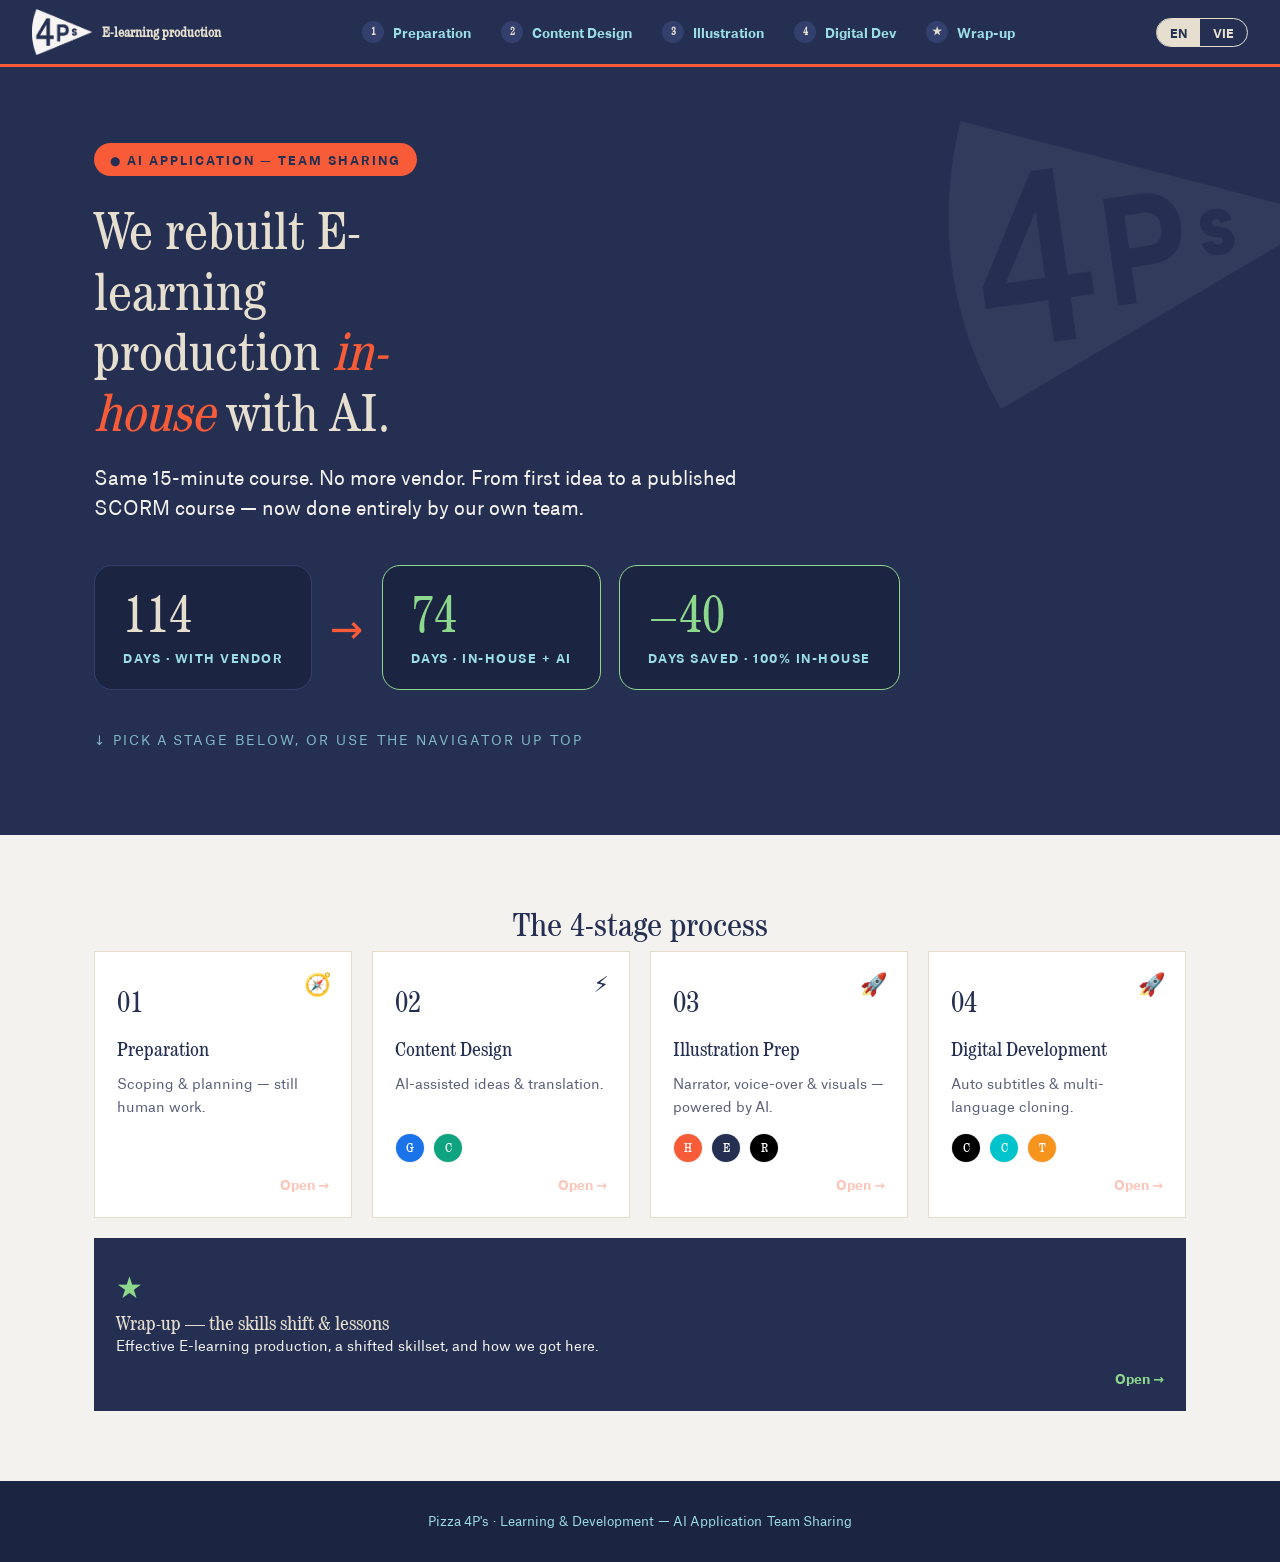
==== commit df784270: "Apply main-page + per-stage feedback round - Bigger nav logo, square (no-radius) cards site-wide, "O" ====
--- a/index.html
+++ b/index.html
@@ -10,7 +10,7 @@
 
 <nav class="nav">
   <div class="inner">
-    <a class="home" href="index.html"><img src="assets/logos/logo-cream.png" alt="Pizza 4P's"><b>Overview</b></a>
+    <a class="home" href="index.html"><img src="assets/logos/logo-cream.png" alt="Pizza 4P's"><b data-en="E-learning production" data-vi="Sản xuất E-learning">E-learning production</b></a>
     <div class="rail">
       <a href="preparation.html"><span class="rn">1</span><span class="t" data-en="Preparation" data-vi="Chuẩn bị">Preparation</span></a>
       <a href="content-design.html"><span class="rn">2</span><span class="t" data-en="Content Design" data-vi="Thiết kế nội dung">Content Design</span></a>
@@ -41,37 +41,50 @@
 <section class="stepsSec">
   <div class="wrap">
     <h2 data-en="The 4-stage process" data-vi="Quy trình 4 giai đoạn">The 4-stage process</h2>
-    <p class="subt" data-en="Each stage is its own page — jump anywhere from the top navigator." data-vi="Mỗi giai đoạn là một trang riêng — chuyển tới bất kỳ đâu từ thanh điều hướng trên cùng.">Each stage is its own page — jump anywhere from the top navigator.</p>
     <div class="stepgrid">
       <a class="stepcard" href="preparation.html">
-        <div class="sn">01</div><span class="tag none" data-en="No change" data-vi="Không đổi">No change</span>
+        <div class="sn">01</div><span class="stageicon" title="No change">🧭</span>
         <h3 data-en="Preparation" data-vi="Chuẩn bị">Preparation</h3>
         <p data-en="Scoping &amp; planning — still human work." data-vi="Xác định phạm vi &amp; lập kế hoạch — vẫn là việc của con người.">Scoping &amp; planning — still human work.</p>
         <span class="go" data-en="Open →" data-vi="Mở →">Open →</span>
       </a>
       <a class="stepcard" href="content-design.html">
-        <div class="sn">02</div><span class="tag some" data-en="Faster" data-vi="Nhanh hơn">Faster</span>
+        <div class="sn">02</div><span class="stageicon" title="Faster">⚡</span>
         <h3 data-en="Content Design" data-vi="Thiết kế nội dung">Content Design</h3>
-        <p data-en="Ideas &amp; translation with Gemini + ChatGPT." data-vi="Ý tưởng &amp; dịch thuật với Gemini + ChatGPT.">Ideas &amp; translation with Gemini + ChatGPT.</p>
+        <p data-en="AI-assisted ideas &amp; translation." data-vi="Ý tưởng &amp; dịch thuật với sự trợ giúp của AI.">AI-assisted ideas &amp; translation.</p>
+        <div class="toolicons">
+          <span class="ti" data-tool="gemini" data-name="Gemini" data-color="#1a73e8"></span>
+          <span class="ti" data-tool="chatgpt" data-name="ChatGPT" data-color="#10a37f"></span>
+        </div>
         <span class="go" data-en="Open →" data-vi="Mở →">Open →</span>
       </a>
       <a class="stepcard" href="illustration.html">
-        <div class="sn">03</div><span class="tag major" data-en="Major time saved" data-vi="Tiết kiệm nhiều">Major time saved</span>
+        <div class="sn">03</div><span class="stageicon" title="Major time saved">🚀</span>
         <h3 data-en="Illustration Prep" data-vi="Chuẩn bị minh họa">Illustration Prep</h3>
-        <p data-en="Narrator, voice-over &amp; visuals — HeyGen, ElevenLabs, RunwayML." data-vi="Người dẫn, lồng tiếng &amp; hình ảnh — HeyGen, ElevenLabs, RunwayML.">Narrator, voice-over &amp; visuals — HeyGen, ElevenLabs, RunwayML.</p>
+        <p data-en="Narrator, voice-over &amp; visuals — powered by AI." data-vi="Người dẫn, lồng tiếng &amp; hình ảnh — bằng AI.">Narrator, voice-over &amp; visuals — powered by AI.</p>
+        <div class="toolicons">
+          <span class="ti" data-tool="heygen" data-name="HeyGen" data-color="#f75b37"></span>
+          <span class="ti" data-tool="elevenlabs" data-name="ElevenLabs" data-color="#242f52"></span>
+          <span class="ti" data-tool="runwayml" data-name="RunwayML" data-color="#000000"></span>
+        </div>
         <span class="go" data-en="Open →" data-vi="Mở →">Open →</span>
       </a>
       <a class="stepcard" href="digital-development.html">
-        <div class="sn">04</div><span class="tag major" data-en="Major time saved" data-vi="Tiết kiệm nhiều">Major time saved</span>
+        <div class="sn">04</div><span class="stageicon" title="Major time saved">🚀</span>
         <h3 data-en="Digital Development" data-vi="Phát triển số">Digital Development</h3>
         <p data-en="Auto subtitles &amp; multi-language cloning." data-vi="Phụ đề tự động &amp; nhân bản đa ngôn ngữ.">Auto subtitles &amp; multi-language cloning.</p>
+        <div class="toolicons">
+          <span class="ti" data-tool="capcut" data-name="CapCut" data-color="#000000"></span>
+          <span class="ti" data-tool="canva" data-name="Canva" data-color="#00c4cc"></span>
+          <span class="ti" data-tool="talentlms" data-name="TalentLMS" data-color="#f7941e"></span>
+        </div>
         <span class="go" data-en="Open →" data-vi="Mở →">Open →</span>
       </a>
       <a class="stepcard wrapcard" href="wrap-up.html">
         <div>
           <div class="sn">★</div>
           <h3 data-en="Wrap-up — the skills shift &amp; lessons" data-vi="Tổng kết — dịch chuyển kỹ năng &amp; bài học">Wrap-up — the skills shift &amp; lessons</h3>
-          <p data-en="Same SCORM output, a shifted skillset, and how we got here." data-vi="Cùng sản phẩm SCORM, bộ kỹ năng dịch chuyển, và hành trình của chúng tôi.">Same SCORM output, a shifted skillset, and how we got here.</p>
+          <p data-en="Effective E-learning production, a shifted skillset, and how we got here." data-vi="Sản xuất E-learning hiệu quả, bộ kỹ năng dịch chuyển, và hành trình của chúng tôi.">Effective E-learning production, a shifted skillset, and how we got here.</p>
         </div>
         <span class="go" data-en="Open →" data-vi="Mở →">Open →</span>
       </a>
--- a/styles.css
+++ b/styles.css
@@ -18,7 +18,7 @@
 .nav{position:sticky;top:0;z-index:60;background:var(--navy);color:var(--cream);border-bottom:3px solid var(--orange);}
 .nav .inner{max-width:1260px;margin:0 auto;display:flex;align-items:center;gap:16px;padding:9px 22px;}
 .nav .home{display:flex;align-items:center;gap:10px;flex-shrink:0;}
-.nav .home img{height:30px;}
+.nav .home img{height:46px;}
 .nav .home b{font-family:var(--serif);font-size:14px;color:var(--cream);}
 .rail{display:flex;gap:4px;flex:1;justify-content:center;flex-wrap:wrap;}
 .rail a{display:flex;align-items:center;gap:9px;padding:8px 13px;border-radius:40px;color:var(--ltteal);font-size:13px;font-weight:700;transition:.15s;}
@@ -49,17 +49,24 @@
 .stepsSec h2{font-size:34px;text-align:center;margin-bottom:8px;}
 .stepsSec .subt{text-align:center;color:#4a5069;margin-bottom:40px;}
 .stepgrid{display:grid;grid-template-columns:repeat(4,1fr);gap:20px;}
-.stepcard{background:#fff;border-radius:20px;border:1px solid #e6ddc8;padding:26px 22px;display:flex;flex-direction:column;gap:12px;transition:.18s;}
+.stepcard{position:relative;background:#fff;border-radius:0;border:1px solid #e6ddc8;padding:26px 22px 54px;display:flex;flex-direction:column;gap:12px;transition:.18s;}
 .stepcard:hover{transform:translateY(-6px);box-shadow:0 18px 38px rgba(36,47,82,.16);}
-.stepcard .sn{font-family:var(--serif);font-size:30px;color:var(--orange);}
+.stepcard .sn{font-family:var(--serif);font-size:30px;color:var(--navy);}
 .stepcard h3{font-size:20px;color:var(--navy);}
 .stepcard p{font-size:14px;color:#5a607a;flex:1;}
-.stepcard .tag{align-self:flex-start;font-size:11px;font-weight:700;text-transform:uppercase;letter-spacing:1px;padding:4px 11px;border-radius:40px;color:#fff;}
-.tag.none{background:#9a927f;}.tag.some{background:var(--teal);}.tag.major{background:var(--orange);}
-.stepcard .go{color:var(--orange);font-weight:700;font-size:13px;}
-.wrapcard{grid-column:1/-1;background:var(--navy);border:none;flex-direction:row;align-items:center;justify-content:space-between;gap:20px;}
+.stageicon{position:absolute;top:20px;right:20px;font-size:22px;line-height:1;}
+.toolicons{display:flex;gap:8px;margin-top:4px;}
+.toolicons .ti{width:30px;height:30px;border-radius:50%;overflow:hidden;display:flex;align-items:center;justify-content:center;background:#fff;border:1px solid #eee;flex-shrink:0;}
+.toolicons .ti img{width:100%;height:100%;object-fit:contain;}
+.toolicons .ti .init{width:100%;height:100%;display:flex;align-items:center;justify-content:center;color:#fff;font-family:var(--serif);font-size:13px;}
+.go{color:var(--orange);font-weight:700;font-size:13px;transition:.18s;}
+.stepcard .go{position:absolute;right:22px;bottom:22px;opacity:.35;}
+.stepcard:hover .go,.wrapcard:hover .go{opacity:1;color:var(--blue);}
+.wrapcard{grid-column:1/-1;background:var(--navy);border:none;border-radius:0;flex-direction:row;align-items:center;justify-content:space-between;gap:20px;position:relative;}
 .wrapcard h3{color:var(--cream);}.wrapcard p{color:var(--paper);}.wrapcard .sn{color:var(--green);}
-.wrapcard .go{color:var(--green);}
+.wrapcard .stageicon{color:var(--green);}
+.wrapcard .go{color:var(--green);opacity:1;}
+.wrapcard:hover .go{color:var(--blue);}
 
 /* ===== detail ===== */
 .detailhead{background:var(--cream);padding:48px 0 44px;}
@@ -69,7 +76,7 @@
 .detailhead p{font-size:18px;color:#4a5069;max-width:60ch;margin-top:12px;}
 .detail{padding:52px 0 30px;}
 .subtasks{display:grid;gap:28px;}
-.card{background:#fff;border-radius:22px;overflow:hidden;box-shadow:0 10px 34px rgba(36,47,82,.08);border:1px solid #ece6da;}
+.card{background:#fff;border-radius:0;overflow:hidden;box-shadow:0 10px 34px rgba(36,47,82,.08);border:1px solid #ece6da;}
 .card .chead{display:flex;align-items:center;justify-content:space-between;gap:16px;padding:18px 26px;border-bottom:1px solid #f0ebe0;}
 .card .job{font-family:var(--serif);font-size:22px;color:var(--navy);}
 .toggle{display:flex;background:var(--paper);border-radius:40px;padding:4px;gap:4px;flex-shrink:0;}
@@ -96,16 +103,21 @@
 .chip .logo .init{width:100%;height:100%;display:flex;align-items:center;justify-content:center;color:#fff;font-family:var(--serif);font-size:16px;}
 .chip .cn{font-weight:700;font-size:14px;color:var(--navy);display:block;line-height:1.15;}
 .chip .cd{font-size:11px;color:#7b8199;text-transform:uppercase;}
+.chip[href]:hover{border-color:var(--blue);}
+.toolArrow{align-self:center;color:var(--brick);font-family:var(--serif);font-size:22px;}
 .hidden{display:none;}
+.panel ul{margin:10px 0 0;padding-left:19px;}
+.panel ul li{margin-bottom:7px;}
+.panel ul li b{color:var(--navy);}
 
-.notecard{background:#fff;border-radius:22px;padding:32px 34px;box-shadow:0 10px 34px rgba(36,47,82,.08);border:1px solid #ece6da;display:flex;gap:20px;align-items:flex-start;}
+.notecard{background:#fff;border-radius:0;padding:32px 34px;box-shadow:0 10px 34px rgba(36,47,82,.08);border:1px solid #ece6da;display:flex;gap:20px;align-items:flex-start;}
 .notecard .ic{width:52px;height:52px;border-radius:15px;background:var(--cream);display:flex;align-items:center;justify-content:center;font-size:26px;flex-shrink:0;}
 .notecard h3{font-size:23px;color:var(--navy);margin-bottom:6px;}
 .notecard p{color:#4a5069;font-size:16px;}
 
 /* pager */
 .pager{display:flex;justify-content:space-between;gap:14px;padding:20px 0 72px;}
-.pager a{flex:1;background:#fff;border:1px solid #e6ddc8;border-radius:16px;padding:18px 22px;transition:.16s;}
+.pager a{flex:1;background:#fff;border:1px solid #e6ddc8;border-radius:0;padding:18px 22px;transition:.16s;}
 .pager a:hover{border-color:var(--orange);transform:translateY(-3px);box-shadow:0 12px 26px rgba(36,47,82,.12);}
 .pager .dir{font-size:12px;font-weight:700;letter-spacing:1px;text-transform:uppercase;color:var(--orange);}
 .pager .pt{font-family:var(--serif);font-size:19px;color:var(--navy);margin-top:4px;}
@@ -116,7 +128,7 @@
 .wrapSec:nth-of-type(even){background:var(--cream);}
 .wrapSec .lead{font-size:18px;color:#4a5069;max-width:58ch;margin-top:12px;}
 .skillgrid{display:grid;grid-template-columns:1fr auto 1fr;gap:24px;align-items:center;margin-top:38px;}
-.skillcol{background:#fff;border-radius:20px;padding:26px;border:1px solid #e6ddc8;}
+.skillcol{background:#fff;border-radius:0;padding:26px;border:1px solid #e6ddc8;}
 .skillcol h3{font-family:var(--sans);font-size:13px;letter-spacing:2px;text-transform:uppercase;margin-bottom:16px;font-weight:700;}
 .skillcol.before h3{color:var(--brick);}.skillcol.after h3{color:var(--orange);}
 .badge{display:flex;align-items:center;gap:10px;font-weight:700;padding:13px 17px;margin-bottom:11px;font-size:15px;border-radius:12px;font-family:var(--sans);}
@@ -125,7 +137,7 @@
 .badge.add{background:var(--orange);color:#fff;}
 .midarrow{font-family:var(--serif);font-size:48px;color:var(--orange);text-align:center;}
 .lesscards{display:grid;grid-template-columns:repeat(3,1fr);gap:22px;margin-top:36px;}
-.less{background:#fff;border-radius:20px;padding:32px 26px;border:1px solid #e6ddc8;}
+.less{background:#fff;border-radius:0;padding:32px 26px;border:1px solid #e6ddc8;}
 .less .li{font-family:var(--serif);font-size:42px;color:var(--orange);line-height:1;}
 .less h3{font-size:22px;margin:12px 0 9px;color:var(--navy);}
 .less p{color:#4a5069;font-size:15px;}
